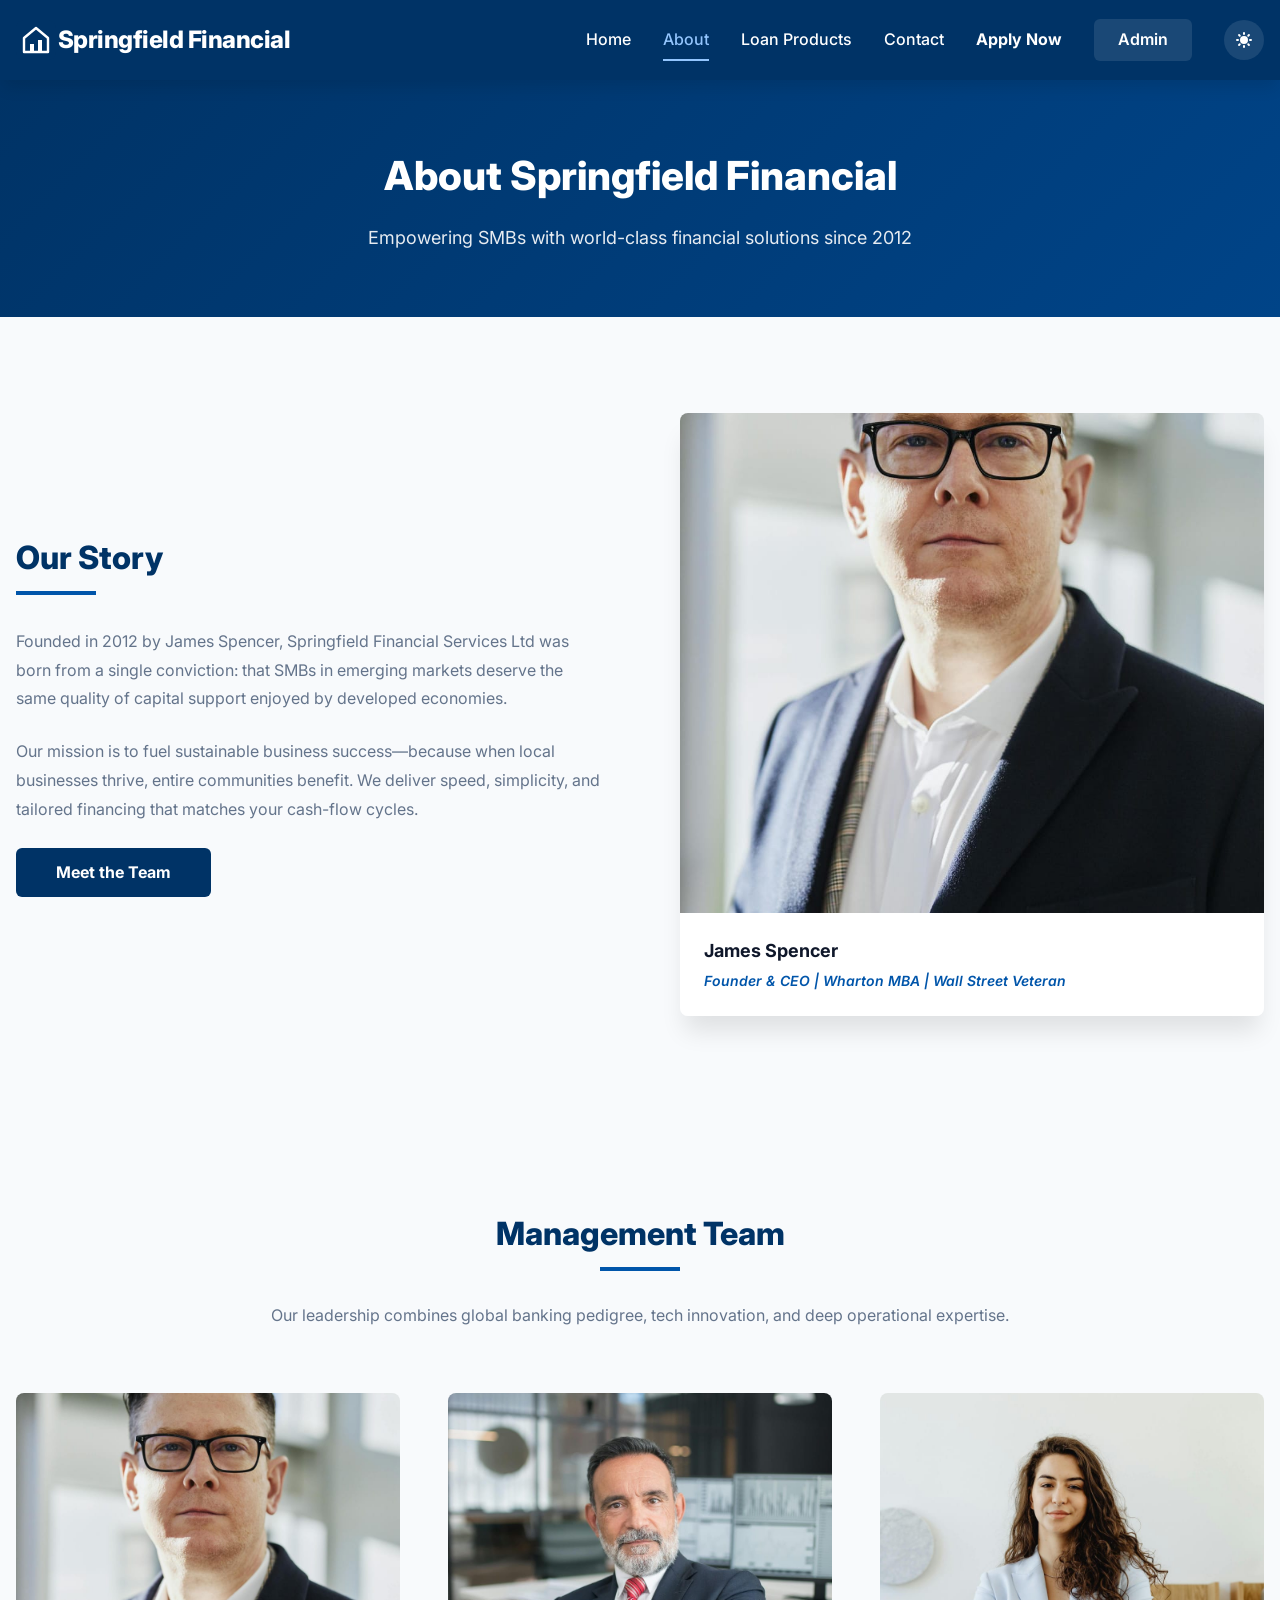
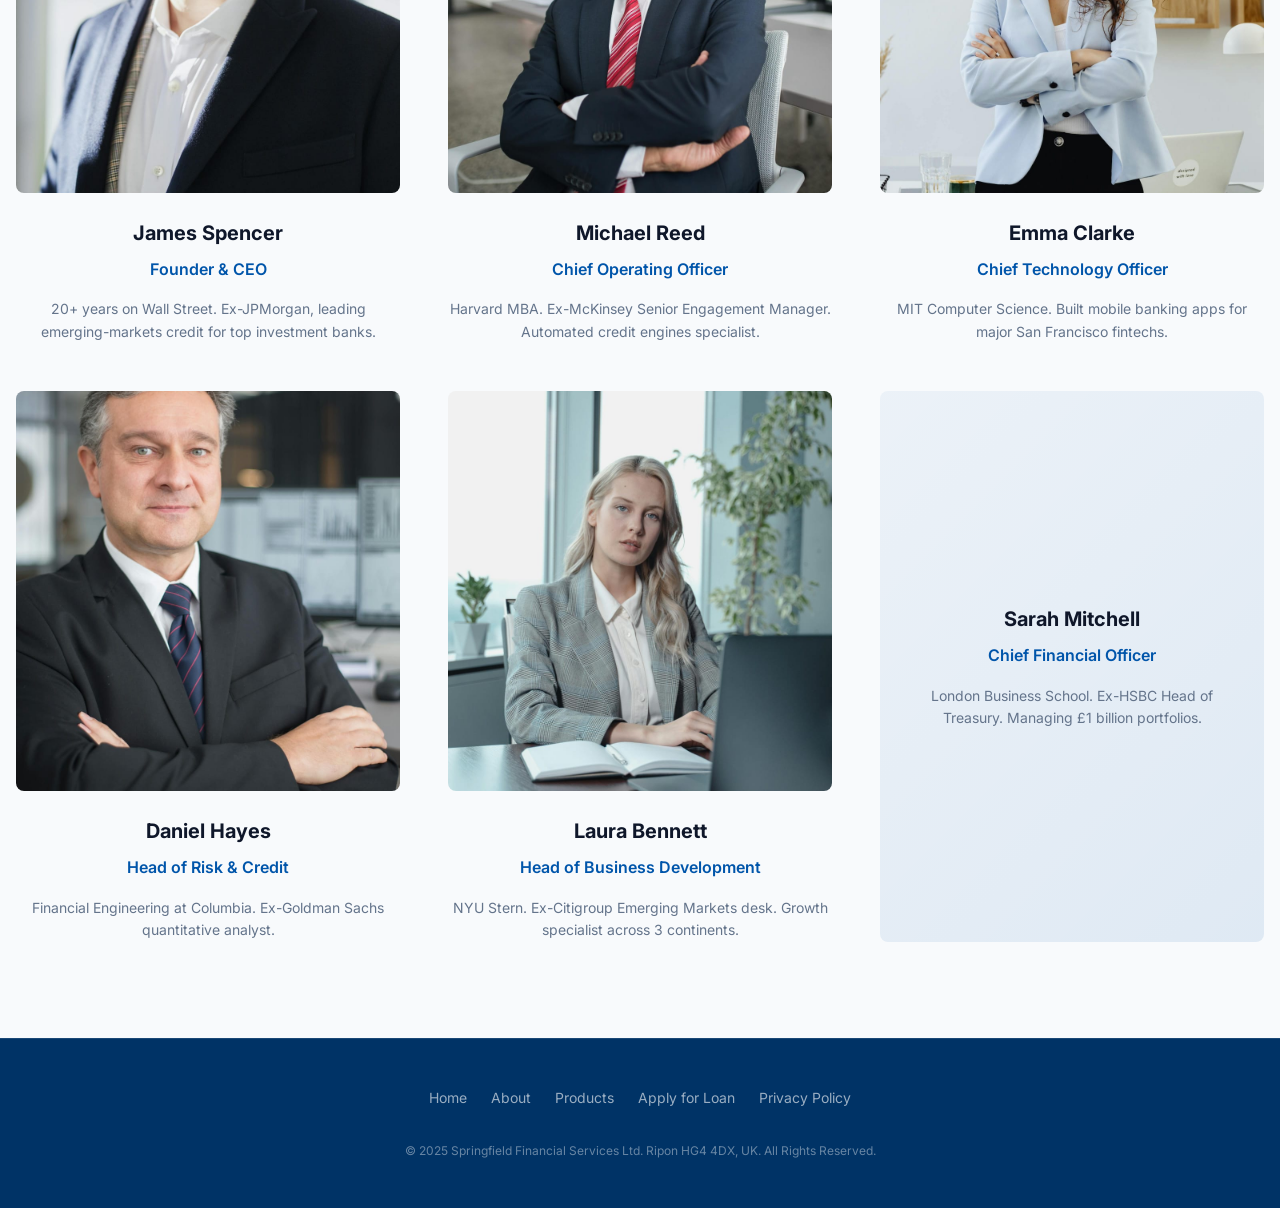
==== about.html @ acbe3927 "first commit of loan project" ====
<!DOCTYPE html>
<html lang="en" class="scroll-smooth">
<head>
    <meta charset="UTF-8">
    <meta name="viewport" content="width=device-width, initial-scale=1.0">
    <title>About Us | Springfield Financial Services</title>
    <link rel="stylesheet" href="styles.css">
    <link rel="preconnect" href="https://fonts.googleapis.com">
    <link rel="preconnect" href="https://fonts.gstatic.com" crossorigin>
    <link href="https://fonts.googleapis.com/css2?family=Inter:wght@300;400;500;600;700;800&display=swap" rel="stylesheet">
</head>
<body>
    <!-- Header -->
    <header class="header">
        <div class="header-container">
            <div class="logo">
                <div class="logo-icon w-12 h-12 rounded-lg flex items-center justify-center" style="background-color: #003366;">
                    <svg viewBox="0 0 100 100" class="w-8 h-8 text-white" fill="none" stroke="currentColor" stroke-width="6" stroke-linecap="round" stroke-linejoin="round">
                        <path d="M20 45 L50 20 L80 45 V80 H20 Z" />
                        <path d="M35 80 V60 H45 V80" fill="white" stroke="none" />
                        <path d="M55 80 V50 H65 V80" fill="white" stroke="none" />
                    </svg>
                </div>
                <span class="logo-text">Springfield Financial</span>
            </div>
            <nav class="nav-menu">
                <a href="index.html" class="nav-link">Home</a>
                <a href="about.html" class="nav-link active">About</a>
                <a href="products.html" class="nav-link">Loan Products</a>
                <a href="contact.html" class="nav-link">Contact</a>
                <a href="apply.html" class="nav-link nav-link-bold">Apply Now</a>
                <a href="admin.html" class="btn-login">Admin</a>
                <button id="darkModeToggle" class="dark-mode-toggle" aria-label="Toggle dark mode">
                    <svg class="sun-icon" fill="currentColor" viewBox="0 0 20 20">
                        <path d="M10 2a1 1 0 011 1v1a1 1 0 11-2 0V3a1 1 0 011-1zm4 8a4 4 0 11-8 0 4 4 0 018 0zm-.464 4.95l.707.707a1 1 0 001.414-1.414l-.707-.707a1 1 0 00-1.414 1.414zm2.12-10.607a1 1 0 010 1.414l-.706.707a1 1 0 11-1.414-1.414l.707-.707a1 1 0 011.414 0zM17 11a1 1 0 100-2h-1a1 1 0 100 2h1zm-7 4a1 1 0 011 1v1a1 1 0 11-2 0v-1a1 1 0 011-1zM5.05 6.464A1 1 0 106.465 5.05l-.708-.707a1 1 0 00-1.414 1.414l.707.707zm1.414 8.486l-.707.707a1 1 0 01-1.414-1.414l.707-.707a1 1 0 011.414 1.414zM4 11a1 1 0 100-2H3a1 1 0 000 2h1z"/>
                    </svg>
                    <svg class="moon-icon" fill="currentColor" viewBox="0 0 20 20">
                        <path d="M17.293 13.293A8 8 0 016.707 2.707a8.001 8.001 0 1010.586 10.586z"/>
                    </svg>
                </button>
            </nav>
        </div>
    </header>

    <!-- Page Header -->
    <section class="page-header">
        <div class="container">
            <h1 class="page-title">About Springfield Financial</h1>
            <p class="page-subtitle">Empowering SMBs with world-class financial solutions since 2012</p>
        </div>
    </section>

    <!-- About Section -->
    <section class="about-section">
        <div class="container">
            <div class="about-grid">
                <div class="about-content">
                    <h2 class="section-title">Our Story</h2>
                    <div class="title-divider"></div>
                    <p class="about-text">
                        Founded in 2012 by James Spencer, Springfield Financial Services Ltd was born from a single conviction: that SMBs in emerging markets deserve the same quality of capital support enjoyed by developed economies.
                    </p>
                    <p class="about-text">
                        Our mission is to fuel sustainable business success—because when local businesses thrive, entire communities benefit. We deliver speed, simplicity, and tailored financing that matches your cash-flow cycles.
                    </p>
                    <a href="#management" class="btn btn-navy">Meet the Team</a>
                </div>
                <div class="founder-card">
                    <img src="attached_assets/CEO_1767393209752.jpeg" alt="James Spencer, Founder" class="founder-image">
                    <div class="founder-info">
                        <p class="founder-name">James Spencer</p>
                        <p class="founder-title">Founder & CEO | Wharton MBA | Wall Street Veteran</p>
                    </div>
                </div>
            </div>
        </div>
    </section>

    <!-- Management Team -->
    <section id="management" class="management-section">
        <div class="container">
            <h2 class="section-title text-center">Management Team</h2>
            <div class="title-divider mx-auto"></div>
            <p class="team-intro">Our leadership combines global banking pedigree, tech innovation, and deep operational expertise.</p>
            
            <div class="team-grid">
                <div class="team-member">
                    <div class="team-image-wrapper">
                        <img src="attached_assets/CEO_1767393209752.jpeg" alt="CEO" class="team-image">
                    </div>
                    <h4 class="team-name">James Spencer</h4>
                    <p class="team-role">Founder & CEO</p>
                    <p class="team-bio">20+ years on Wall Street. Ex-JPMorgan, leading emerging-markets credit for top investment banks.</p>
                </div>
                <div class="team-member">
                    <div class="team-image-wrapper">
                        <img src="attached_assets/COO_1767393209753.jpeg" alt="COO" class="team-image">
                    </div>
                    <h4 class="team-name">Michael Reed</h4>
                    <p class="team-role">Chief Operating Officer</p>
                    <p class="team-bio">Harvard MBA. Ex-McKinsey Senior Engagement Manager. Automated credit engines specialist.</p>
                </div>
                <div class="team-member">
                    <div class="team-image-wrapper">
                        <img src="attached_assets/CTO_1767394021138.jpeg" alt="CTO" class="team-image">
                    </div>
                    <h4 class="team-name">Emma Clarke</h4>
                    <p class="team-role">Chief Technology Officer</p>
                    <p class="team-bio">MIT Computer Science. Built mobile banking apps for major San Francisco fintechs.</p>
                </div>
                <div class="team-member">
                    <div class="team-image-wrapper">
                        <img src="attached_assets/Head_of_Risk_and_Credit_1767393209755.jpeg" alt="Risk" class="team-image">
                    </div>
                    <h4 class="team-name">Daniel Hayes</h4>
                    <p class="team-role">Head of Risk & Credit</p>
                    <p class="team-bio">Financial Engineering at Columbia. Ex-Goldman Sachs quantitative analyst.</p>
                </div>
                <div class="team-member">
                    <div class="team-image-wrapper">
                        <img src="attached_assets/Head_of_BD_1767394021138.jpeg" alt="BD" class="team-image">
                    </div>
                    <h4 class="team-name">Laura Bennett</h4>
                    <p class="team-role">Head of Business Development</p>
                    <p class="team-bio">NYU Stern. Ex-Citigroup Emerging Markets desk. Growth specialist across 3 continents.</p>
                </div>
                <div class="team-member team-member-alt">
                    <h4 class="team-name">Sarah Mitchell</h4>
                    <p class="team-role">Chief Financial Officer</p>
                    <p class="team-bio">London Business School. Ex-HSBC Head of Treasury. Managing £1 billion portfolios.</p>
                </div>
            </div>
        </div>
    </section>

    <!-- Footer -->
    <footer class="footer">
        <div class="footer-container">
            <div class="footer-links">
                <a href="index.html">Home</a>
                <a href="about.html">About</a>
                <a href="products.html">Products</a>
                <a href="apply.html">Apply for Loan</a>
                <a href="#">Privacy Policy</a>
            </div>
            <p class="footer-copyright">© 2025 Springfield Financial Services Ltd. Ripon HG4 4DX, UK. All Rights Reserved.</p>
        </div>
    </footer>

    <script src="script.js"></script>
</body>
</html>
---- styles.css ----
/* ===================================
   CSS VARIABLES & RESET
   =================================== */
:root {
    --navy: #003366;
    --navy-dark: #002244;
    --navy-light: #004488;
    --primary: #0055aa;
    --primary-hover: #004488;
    
    /* Light Mode */
    --bg-main: #f8fafc;
    --bg-secondary: #ffffff;
    --bg-alt: #f1f5f9;
    --text-main: #0f172a;
    --text-secondary: #64748b;
    --text-muted: #94a3b8;
    --border-color: #e2e8f0;
    --shadow: 0 4px 6px -1px rgba(0, 0, 0, 0.1);
    --shadow-lg: 0 10px 15px -3px rgba(0, 0, 0, 0.1);
    --shadow-xl: 0 20px 25px -5px rgba(0, 0, 0, 0.1);
}

.dark {
    --bg-main: #0f172a;
    --bg-secondary: #1e293b;
    --bg-alt: #334155;
    --text-main: #f1f5f9;
    --text-secondary: #cbd5e1;
    --text-muted: #94a3b8;
    --border-color: #334155;
    --shadow: 0 4px 6px -1px rgba(0, 0, 0, 0.3);
    --shadow-lg: 0 10px 15px -3px rgba(0, 0, 0, 0.3);
    --shadow-xl: 0 20px 25px -5px rgba(0, 0, 0, 0.3);
}

* {
    margin: 0;
    padding: 0;
    box-sizing: border-box;
}

html {
    scroll-behavior: smooth;
    animation: forwards;
}

body {
    font-family: 'Inter', -apple-system, BlinkMacSystemFont, 'Segoe UI', sans-serif;
    background-color: var(--bg-main);
    color: var(--text-main);
    line-height: 1.6;
    transition: background-color 0.3s, color 0.3s;
}

img {
    max-width: 100%;
    height: auto;
    display: block;
}

a {
    text-decoration: none;
    color: inherit;
}

/* ===================================
   HEADER & NAVIGATION
   =================================== */
.header {
    background-color: var(--navy);
    color: white;
    box-shadow: var(--shadow-lg);
    position: sticky;
    top: 0;
    z-index: 1000;
}

.header-container {
    max-width: 1280px;
    margin: 0 auto;
    padding: 0 1rem;
    display: flex;
    justify-content: space-between;
    align-items: center;
    height: 80px;
}

.logo {
    display: flex;
    align-items: center;
    gap: 0.1rem;
}

.logo-icon {
    width: 40px;
    height: 40px;
    background-color: rgba(255, 255, 255, 0.2);
    border-radius: 8px;
    display: flex;
    align-items: center;
    justify-content: center;
}

.logo-icon svg {
    width: 80pc;
    height: 80pc;
}

.logo-text {
    font-size: 1.5rem;
    font-weight: 800;
    letter-spacing: -0.020em;
}

.nav-menu {
    display: flex;
    align-items: center;
    gap: 2rem;
}

.nav-link {
    color: white;
    font-weight: 500;
    transition: color 0.3s;
    position: relative;
}

.nav-link:hover,
.nav-link.active {
    color: #93c5fd;
}

.nav-link.active::after {
    content: '';
    position: absolute;
    bottom: -8px;
    left: 0;
    right: 0;
    height: 2px;
    background-color: #93c5fd;
}

.nav-link-bold {
    font-weight: 700;
}

.btn-login {
    background-color: rgba(255, 255, 255, 0.1);
    padding: 0.5rem 1.5rem;
    border-radius: 6px;
    font-weight: 600;
    transition: background-color 0.3s;
}

.btn-login:hover {
    background-color: rgba(255, 255, 255, 0.2);
}

.dark-mode-toggle {
    background: rgba(255, 255, 255, 0.1);
    border: none;
    width: 40px;
    height: 40px;
    border-radius: 50%;
    cursor: pointer;
    display: flex;
    align-items: center;
    justify-content: center;
    transition: background-color 0.3s;
    color: white;
}

.dark-mode-toggle:hover {
    background: rgba(255, 255, 255, 0.2);
}

.dark-mode-toggle svg {
    width: 20px;
    height: 20px;
}

.sun-icon {
    display: block;
}

.moon-icon {
    display: none;
}

.dark .sun-icon {
    display: none;
}

.dark .moon-icon {
    display: block;
}

/* ===================================
   BUTTONS
   =================================== */
.btn {
    display: inline-block;
    padding: 0.75rem 2.5rem;
    border-radius: 6px;
    font-weight: 700;
    font-size: 1rem;
    transition: all 0.3s;
    cursor: pointer;
    border: none;
    text-align: center;
}

.btn-primary {
    background-color: var(--primary);
    color: white;
}

.btn-primary:hover {
    background-color: var(--primary-hover);
    transform: translateY(-2px);
    box-shadow: var(--shadow-lg);
}

.btn-secondary {
    background-color: white;
    color: var(--navy);
}

.btn-secondary:hover {
    background-color: #f1f5f9;
    transform: translateY(-2px);
}

.btn-navy {
    background-color: var(--navy);
    color: white;
}

.btn-navy:hover {
    background-color: var(--navy-dark);
}

.btn-large {
    width: 100%;
    padding: 1rem 2rem;
    font-size: 1.125rem;
}

/* ===================================
   HERO SECTION
   =================================== */
.hero {
    background: linear-gradient(rgba(0, 51, 102, 0.7), rgba(0, 51, 102, 0.7)), 
                url('attached_assets/generated_images/diverse_business_professionals_in_meeting.png');
    background-size: cover;
    background-position: center;
    height: 600px;
    display: flex;
    align-items: center;
}

.hero-container {
    max-width: 1280px;
    margin: 0 auto;
    padding: 0 1rem;
    width: 100%;
}

.hero-content {
    max-width: 700px;
    color: white;
}

.hero-title {
    font-size: 3rem;
    font-weight: 800;
    line-height: 1.2;
    margin-bottom: 1rem;
}

.hero-subtitle {
    font-size: 1.25rem;
    margin-bottom: 2rem;
    opacity: 0.9;
}

.hero-buttons {
    display: flex;
    gap: 1rem;
    flex-wrap: wrap;
}

/* ===================================
   FEATURES
   =================================== */
.features-wrapper {
    max-width: 1280px;
    margin: -4rem auto 0;
    padding: 0 1rem;
    position: relative;
    z-index: 10;
}

.features-grid {
    display: grid;
    grid-template-columns: repeat(auto-fit, minmax(250px, 1fr));
    gap: 1.5rem;
}

.feature-card {
    background-color: var(--bg-secondary);
    padding: 2rem;
    border-radius: 8px;
    box-shadow: var(--shadow-xl);
    border-bottom: 4px solid var(--primary);
    transition: transform 0.3s;
}

.feature-card:hover {
    transform: translateY(-4px);
}

.feature-title {
    font-weight: 700;
    color: var(--navy);
    margin-bottom: 0.5rem;
}

.dark .feature-title {
    color: white;
}

.feature-text {
    color: var(--text-secondary);
    font-size: 0.875rem;
}

/* ===================================
   SECTIONS
   =================================== */
.container {
    max-width: 1280px;
    margin: 0 auto;
    padding: 0 1rem;
}

.container-small {
    max-width: 800px;
    margin: 0 auto;
    padding: 0 1rem;
}

.section-title {
    font-size: 2rem;
    font-weight: 800;
    color: var(--navy);
    margin-bottom: 0.5rem;
}

.dark .section-title {
    color: white;
}

.section-title-light {
    font-size: 2rem;
    font-weight: 800;
    color: white;
    margin-bottom: 3rem;
    text-align: center;
}

.title-divider {
    width: 80px;
    height: 4px;
    background-color: var(--primary);
    margin-bottom: 2rem;
}

.text-center {
    text-align: center;
}

.mx-auto {
    margin-left: auto;
    margin-right: auto;
}

/* ===================================
   PAGE HEADER
   =================================== */
.page-header {
    background: linear-gradient(135deg, var(--navy) 0%, var(--navy-light) 100%);
    padding: 4rem 0;
    text-align: center;
    color: white;
}

.page-title {
    font-size: 2.5rem;
    font-weight: 800;
    margin-bottom: 1rem;
}

.page-subtitle {
    font-size: 1.125rem;
    opacity: 0.9;
}

/* ===================================
   SUCCESS STORIES
   =================================== */
.success-stories {
    background-color: var(--navy);
    color: white;
    padding: 6rem 0;
}

.testimonials-grid {
    display: grid;
    grid-template-columns: repeat(auto-fit, minmax(300px, 1fr));
    gap: 2rem;
}

.testimonial-card {
    background-color: rgba(255, 255, 255, 0.05);
    padding: 2rem;
    border-radius: 8px;
    animation: both;
    border: 1px solid rgba(255, 255, 255, 0.1);
}

.testimonial-text {
    font-style: italic;
    margin-bottom: 1.5rem;
    line-height: 1.8;
}

.testimonial-name {
    font-weight: 700;
    margin-bottom: 0.25rem;
}

.testimonial-role {
    font-size: 0.875rem;
    opacity: 0.6;
}

/* ===================================
   ABOUT PAGE
   =================================== */
.about-section {
    padding: 6rem 0;
}

.about-grid {
    display: grid;
    grid-template-columns: 1fr 1fr;
    gap: 5rem;
    align-items: center;
}

.about-text {
    color: var(--text-secondary);
    margin-bottom: 1.5rem;
    line-height: 1.8;
}

.founder-card {
    border-radius: 8px;
    overflow: hidden;
    box-shadow: var(--shadow-xl);
}

.founder-image {
    width: 100%;
    height: 500px;
    object-fit: cover;
}

.founder-info {
    background-color: var(--bg-secondary);
    padding: 1.5rem;
}

.founder-name {
    font-weight: 700;
    font-size: 1.125rem;
    margin-bottom: 0.25rem;
}

.founder-title {
    color: var(--primary);
    font-size: 0.875rem;
    font-weight: 600;
    font-style: italic;
}

/* ===================================
   MANAGEMENT TEAM
   =================================== */
.management-section {
    padding: 6rem 0;
    background-color: var(--bg-main);
}

.team-intro {
    text-align: center;
    color: var(--text-secondary);
    max-width: 800px;
    margin: 0 auto 4rem;
}

.team-grid {
    display: grid;
    grid-template-columns: repeat(auto-fit, minmax(300px, 1fr));
    gap: 3rem;
}

.team-member {
    text-align: center;
}

.team-image-wrapper {
    position: relative;
    overflow: hidden;
    border-radius: 8px;
    margin-bottom: 1.5rem;
    transition: transform 0.3s;
}

.team-member:hover .team-image-wrapper {
    transform: scale(1.05);
}

.team-image {
    width: 100%;
    height: 400px;
    object-fit: cover;
}

.team-name {
    font-size: 1.25rem;
    font-weight: 700;
    margin-bottom: 0.5rem;
}

.team-role {
    color: var(--primary);
    font-weight: 600;
    margin-bottom: 1rem;
}

.team-bio {
    color: var(--text-secondary);
    font-size: 0.875rem;
    line-height: 1.6;
}

.team-member-alt {
    background: linear-gradient(135deg, rgba(0, 85, 170, 0.05) 0%, rgba(0, 85, 170, 0.1) 100%);
    padding: 3rem;
    border-radius: 8px;
    display: flex;
    flex-direction: column;
    justify-content: center;
}

/* ===================================
   PRODUCTS PAGE
   =================================== */
.products-section {
    padding: 6rem 0;
}

.products-grid {
    display: grid;
    grid-template-columns: repeat(auto-fit, minmax(280px, 1fr));
    gap: 2rem;
}

.product-card {
    background-color: var(--bg-secondary);
    padding: 2rem;
    border-radius: 8px;
    box-shadow: var(--shadow-lg);
    transition: transform 0.3s, box-shadow 0.3s;
}

.product-card:hover {
    transform: translateY(-8px);
    box-shadow: var(--shadow-xl);
}

.product-icon {
    font-size: 3rem;
    margin-bottom: 1rem;
}

.product-name {
    font-size: 1.25rem;
    font-weight: 700;
    margin-bottom: 0.5rem;
}

.product-amount {
    color: var(--primary);
    font-weight: 700;
    font-size: 1.125rem;
    margin-bottom: 1rem;
}

.product-description {
    color: var(--text-secondary);
    font-size: 0.875rem;
    margin-bottom: 1.5rem;
}

.product-features {
    list-style: none;
    margin-bottom: 2rem;
}

.product-features li {
    color: var(--text-secondary);
    font-size: 0.875rem;
    margin-bottom: 0.5rem;
}

/* ===================================
   LOAN CALCULATOR
   =================================== */
.calculator-section {
    padding: 6rem 0;
    background-color: var(--bg-alt);
}

.calculator-subtitle {
    text-align: center;
    color: var(--text-secondary);
    margin-bottom: 3rem;
}

.calculator-card {
    background-color: var(--bg-secondary);
    padding: 3rem;
    border-radius: 12px;
    box-shadow: var(--shadow-xl);
    max-width: 800px;
    margin: 0 auto;
}

.calculator-grid {
    display: grid;
    grid-template-columns: 1fr 1fr;
    gap: 3rem;
    margin-bottom: 3rem;
}

.calculator-input {
    text-align: center;
}

.calculator-label {
    display: block;
    font-weight: 600;
    margin-bottom: 1rem;
    color: var(--text-main);
}

.range-slider {
    width: 100%;
    height: 8px;
    border-radius: 5px;
    background: linear-gradient(to right, var(--primary) 0%, var(--primary) 50%, #e2e8f0 50%, #e2e8f0 100%);
    outline: none;
    margin-bottom: 1rem;
}

.range-slider::-webkit-slider-thumb {
    -webkit-appearance: none;
    appearance: none;
    width: 20px;
    height: 20px;
    border-radius: 50%;
    background: var(--primary);
    cursor: pointer;
}

.range-slider::-moz-range-thumb {
    width: 20px;
    height: 20px;
    border-radius: 50%;
    background: var(--primary);
    cursor: pointer;
    border: none;
}

.calculator-value {
    font-size: 1.5rem;
    font-weight: 700;
    color: var(--primary);
}

.calculator-result {
    text-align: center;
    padding: 2rem;
    background: linear-gradient(135deg, rgba(0, 85, 170, 0.05) 0%, rgba(0, 85, 170, 0.1) 100%);
    border-radius: 8px;
    margin-bottom: 2rem;
}

.result-label {
    font-size: 0.875rem;
    font-weight: 600;
    color: var(--text-secondary);
    margin-bottom: 0.5rem;
    text-transform: uppercase;
    letter-spacing: 0.05em;
}

.result-amount {
    font-size: 3rem;
    font-weight: 800;
    color: var(--primary);
    margin-bottom: 0.5rem;
}

.result-note {
    font-size: 0.75rem;
    color: var(--text-muted);
    font-style: italic;
}

/* ===================================
   CONTACT PAGE
   =================================== */
.contact-section {
    padding: 6rem 0;
}

.contact-grid {
    display: grid;
    grid-template-columns: 1fr 1fr;
    gap: 4rem;
    align-items: start;
}

.contact-text {
    color: var(--text-secondary);
    margin-bottom: 2rem;
    line-height: 1.8;
}

.contact-details {
    display: flex;
    flex-direction: column;
    gap: 2rem;
}

.contact-item {
    display: flex;
    align-items: center;
    gap: 1rem;
}

.contact-icon {
    width: 48px;
    height: 48px;
    background: linear-gradient(135deg, rgba(0, 85, 170, 0.1) 0%, rgba(0, 85, 170, 0.2) 100%);
    color: var(--primary);
    border-radius: 50%;
    display: flex;
    align-items: center;
    justify-content: center;
    font-size: 1.25rem;
    flex-shrink: 0;
}

.contact-label {
    font-size: 0.75rem;
    font-weight: 700;
    text-transform: uppercase;
    letter-spacing: 0.05em;
    color: var(--text-muted);
    margin-bottom: 0.25rem;
}

.contact-value {
    font-weight: 700;
    color: var(--text-main);
}

.contact-form {
    background-color: var(--bg-secondary);
    padding: 2.5rem;
    border-radius: 8px;
    box-shadow: var(--shadow-lg);
}

.form-title {
    font-size: 1.25rem;
    font-weight: 700;
    margin-bottom: 1.5rem;
}

.form-input,
.form-textarea {
    width: 100%;
    padding: 0.75rem 1.25rem;
    border: 1px solid var(--border-color);
    border-radius: 6px;
    margin-bottom: 1rem;
    font-family: inherit;
    font-size: 1rem;
    background-color: var(--bg-main);
    color: var(--text-main);
    transition: border-color 0.3s;
}

.form-input:focus,
.form-textarea:focus {
    outline: none;
    border-color: var(--primary);
}

.form-textarea {
    min-height: 120px;
    resize: vertical;
}

.form-success {
    color: #22c55e;
    font-weight: 600;
    text-align: center;
    margin-top: 1rem;
}

.hidden {
    display: none !important;
}

/* ===================================
   MAP SECTION
   =================================== */
.map-section {
    padding: 6rem 0;
    background-color: var(--bg-alt);
}

.map-placeholder {
    background-color: var(--bg-secondary);
    height: 400px;
    border-radius: 8px;
    display: flex;
    align-items: center;
    justify-content: center;
    font-size: 1.125rem;
    font-weight: 600;
    color: var(--text-secondary);
    border: 2px dashed var(--border-color);
    margin-top: 2rem;
}

/* ===================================
   APPLICATION FORM
   =================================== */
.apply-section {
    padding: 4rem 0;
    min-height: calc(100vh - 80px);
}

.application-card {
    background-color: var(--bg-secondary);
    border-radius: 12px;
    box-shadow: var(--shadow-xl);
    overflow: hidden;
    margin: 2rem 0;
}

.application-header {
    background: linear-gradient(135deg, var(--navy) 0%, var(--navy-light) 100%);
    padding: 3rem 2rem;
    text-align: center;
    color: white;
}

.application-title {
    font-size: 2rem;
    font-weight: 700;
    text-transform: uppercase;
    letter-spacing: 0.05em;
    margin-bottom: 0.5rem;
}

.application-subtitle {
    font-size: 1rem;
    opacity: 0.8;
}

.application-form {
    padding: 3rem 2rem;
}

.form-section {
    margin-bottom: 3rem;
}

.form-section-title {
    font-size: 1.125rem;
    font-weight: 700;
    color: var(--navy);
    text-transform: uppercase;
    letter-spacing: 0.05em;
    border-bottom: 2px solid var(--bg-alt);
    padding-bottom: 0.5rem;
    margin-bottom: 2rem;
}

.dark .form-section-title {
    color: white;
}

.form-row {
    display: grid;
    grid-template-columns: 1fr 1fr;
    gap: 1rem;
}

.file-upload-wrapper {
    padding: 3rem 2rem;
    border: 2px dashed var(--border-color);
    border-radius: 8px;
    text-align: center;
    background-color: var(--bg-alt);
    transition: border-color 0.3s;
}

.file-upload-wrapper:hover {
    border-color: var(--primary);
}

.file-input {
    display: none;
}

.file-label {
    cursor: pointer;
    display: flex;
    flex-direction: column;
    align-items: center;
    gap: 0.5rem;
}

.file-icon {
    font-size: 2rem;
}

.file-text {
    color: var(--primary);
    font-weight: 600;
}

.file-info {
    margin-top: 1rem;
    color: var(--text-secondary);
    font-size: 0.875rem;
}

.btn-submit {
    margin-top: 2rem;
}

/* ===================================
   CONFIRMATION
   =================================== */
.confirmation {
    text-align: center;
    padding: 6rem 2rem;
}

.confirmation-icon {
    width: 80px;
    height: 80px;
    background: linear-gradient(135deg, #22c55e 0%, #16a34a 100%);
    color: white;
    border-radius: 50%;
    display: flex;
    align-items: center;
    justify-content: center;
    font-size: 3rem;
    font-weight: 700;
    margin: 0 auto 2rem;
}

.confirmation-title {
    font-size: 2rem;
    font-weight: 700;
    margin-bottom: 1rem;
}

.confirmation-text {
    color: var(--text-secondary);
    margin-bottom: 2rem;
}

/* ===================================
   FOOTER
   =================================== */
.footer {
    background-color: var(--navy);
    color: white;
    padding: 3rem 0;
    border-top: 1px solid rgba(255, 255, 255, 0.1);
}

.footer-container {
    max-width: 1280px;
    margin: 0 auto;
    padding: 0 1rem;
    text-align: center;
}

.footer-links {
    display: flex;
    flex-wrap: wrap;
    justify-content: center;
    gap: 1.5rem;
    margin-bottom: 2rem;
}

.footer-links a {
    font-size: 0.875rem;
    opacity: 0.6;
    transition: opacity 0.3s;
}

.footer-links a:hover {
    opacity: 1;
}

.footer-copyright {
    font-size: 0.75rem;
    opacity: 0.4;
}

/* ===================================
   MULTI-STEP FORM ADDITIONAL STYLES
   =================================== */
.container-medium {
    max-width: 1000px;
    margin: 0 auto;
    padding: 0 1rem;
}

.progress-indicator {
    display: flex;
    align-items: center;
    justify-content: space-between;
    padding: 2rem 1rem;
    margin-bottom: 2rem;
    background-color: var(--bg-alt);
    border-radius: 8px;
}

.progress-step {
    display: flex;
    flex-direction: column;
    align-items: center;
    gap: 0.5rem;
    flex: 0 0 auto;
}

.progress-circle {
    width: 40px;
    height: 40px;
    border-radius: 50%;
    background-color: var(--bg-main);
    color: var(--text-muted);
    display: flex;
    align-items: center;
    justify-content: center;
    font-weight: 700;
    font-size: 1rem;
    transition: all 0.3s;
    border: 2px solid var(--border-color);
}

.progress-step.active .progress-circle {
    background-color: var(--primary);
    color: white;
    border-color: var(--primary);
}

.progress-step.completed .progress-circle {
    background-color: #22c55e;
    color: white;
    border-color: #22c55e;
}

.progress-label {
    font-size: 0.75rem;
    font-weight: 600;
    color: var(--text-muted);
    text-align: center;
}

.progress-step.active .progress-label {
    color: var(--primary);
}

.progress-step.completed .progress-label {
    color: #22c55e;
}

.progress-line {
    flex: 1;
    height: 2px;
    background-color: var(--border-color);
    margin: 0 0.5rem;
}

.subsection-title {
    font-size: 1rem;
    font-weight: 700;
    color: var(--text-main);
    margin: 2rem 0 1rem;
    padding-top: 1rem;
    border-top: 1px solid var(--border-color);
}

.conditional-section {
    margin-top: 1.5rem;
    padding: 1.5rem;
    background-color: var(--bg-alt);
    border-radius: 8px;
    border-left: 4px solid var(--primary);
}

.consent-section {
    background-color: var(--bg-alt);
    padding: 2rem;
    border-radius: 8px;
    margin-bottom: 2rem;
}

.signature-section {
    margin-top: 2rem;
}

.form-label {
    display: block;
    font-weight: 600;
    margin-bottom: 0.5rem;
    color: var(--text-main);
}

.signature-input {
    font-family: 'Brush Script MT', cursive, 'Inter', sans-serif;
    font-size: 1.5rem;
}

.form-help-text {
    font-size: 0.75rem;
    color: var(--text-muted);
    margin-top: 0.5rem;
}

.form-navigation {
    display: flex;
    justify-content: space-between;
    gap: 1rem;
    margin-top: 2rem;
    padding-top: 2rem;
    border-top: 1px solid var(--border-color);
}

.file-upload-area {
    margin-bottom: 1.5rem;
}

.file-upload-label {
    display: block;
    font-weight: 600;
    margin-bottom: 0.75rem;
    color: var(--text-main);
}

.file-label-custom {
    display: flex;
    flex-direction: column;
    align-items: center;
    gap: 0.75rem;
    padding: 2rem;
    border: 2px dashed var(--border-color);
    border-radius: 8px;
    background-color: var(--bg-alt);
    cursor: pointer;
    transition: all 0.3s;
}

.file-label-custom:hover {
    border-color: var(--primary);
    background-color: var(--bg-main);
}

.file-icon {
    font-size: 2rem;
}

.file-text {
    color: var(--primary);
    font-weight: 600;
    text-align: center;
}

.file-name {
    display: block;
    margin-top: 0.5rem;
    font-size: 0.875rem;
    color: var(--text-secondary);
}

.full-width {
    grid-column: 1 / -1;
}

.confirmation-id {
    font-size: 1rem;
    color: var(--text-secondary);
    margin-bottom: 2rem;
}

.confirmation-id strong {
    color: var(--primary);
    font-weight: 700;
}

/* Error states */
.form-input.error,
.form-textarea.error {
    border-color: #ef4444 !important;
}

.file-upload-area.error .file-label-custom {
    border-color: #ef4444;
}

/* ===================================
   CHECKBOX STYLES
   =================================== */
.checkbox-container {
    display: flex;
    align-items: flex-start;
    gap: 0.75rem;
    margin-bottom: 1rem;
    cursor: pointer;
    position: relative;
    padding-left: 2rem;
}

.checkbox-container input[type="checkbox"] {
    position: absolute;
    opacity: 0;
    cursor: pointer;
    height: 0;
    width: 0;
}

.checkmark {
    position: absolute;
    left: 0;
    top: 2px;
    height: 20px;
    width: 20px;
    background-color: var(--bg-main);
    border: 2px solid var(--border-color);
    border-radius: 4px;
    transition: all 0.3s;
}

.checkbox-container:hover .checkmark {
    border-color: var(--primary);
}

.checkbox-container input:checked ~ .checkmark {
    background-color: var(--primary);
    border-color: var(--primary);
}

.checkmark:after {
    content: "";
    position: absolute;
    display: none;
}

.checkbox-container input:checked ~ .checkmark:after {
    display: block;
}

.checkbox-container .checkmark:after {
    left: 6px;
    top: 2px;
    width: 5px;
    height: 10px;
    border: solid white;
    border-width: 0 2px 2px 0;
    transform: rotate(45deg);
}

.checkbox-text {
    color: var(--text-main);
    line-height: 1.5;
    font-size: 0.875rem;
}

/* ===================================
   RESPONSIVE
   =================================== */
@media (max-width: 968px) {
    .nav-menu {
        gap: 1rem;
        font-size: 0.875rem;
    }

    .hero-title {
        font-size: 2rem;
    }

    .about-grid,
    .contact-grid {
        grid-template-columns: 1fr;
        gap: 3rem;
    }

    .team-grid {
        grid-template-columns: repeat(auto-fit, minmax(250px, 1fr));
    }

    .calculator-grid {
        grid-template-columns: 1fr;
        gap: 2rem;
    }

    .form-row {
        grid-template-columns: 1fr;
    }

    .features-grid {
        grid-template-columns: 1fr;
    }
}

@media (max-width: 640px) {
    .nav-menu {
        display: none;
    }

    .hero {
        height: 500px;
    }

    .hero-title {
        font-size: 1.75rem;
    }

    .hero-subtitle {
        font-size: 1rem;
    }

    .hero-buttons {
        flex-direction: column;
    }

    .page-title {
        font-size: 2rem;
    }

    .result-amount {
        font-size: 2rem;
    }
}
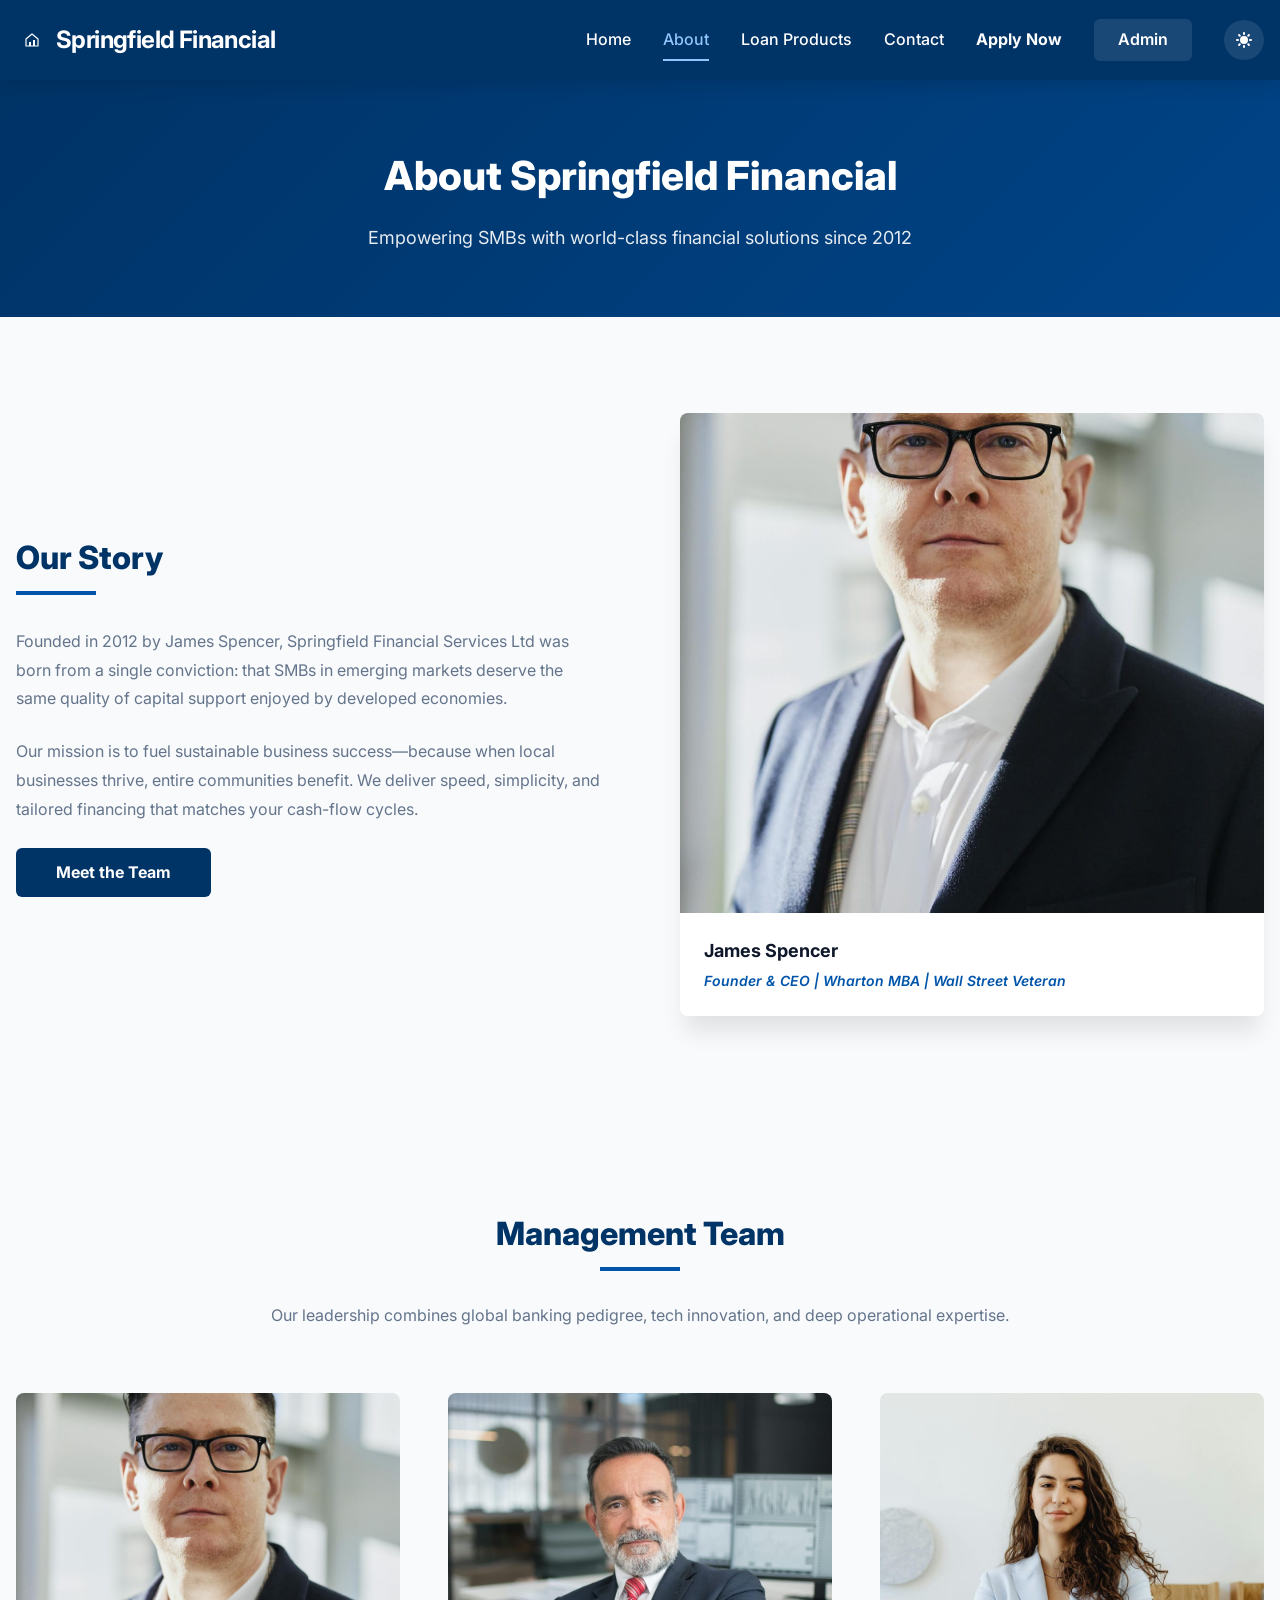
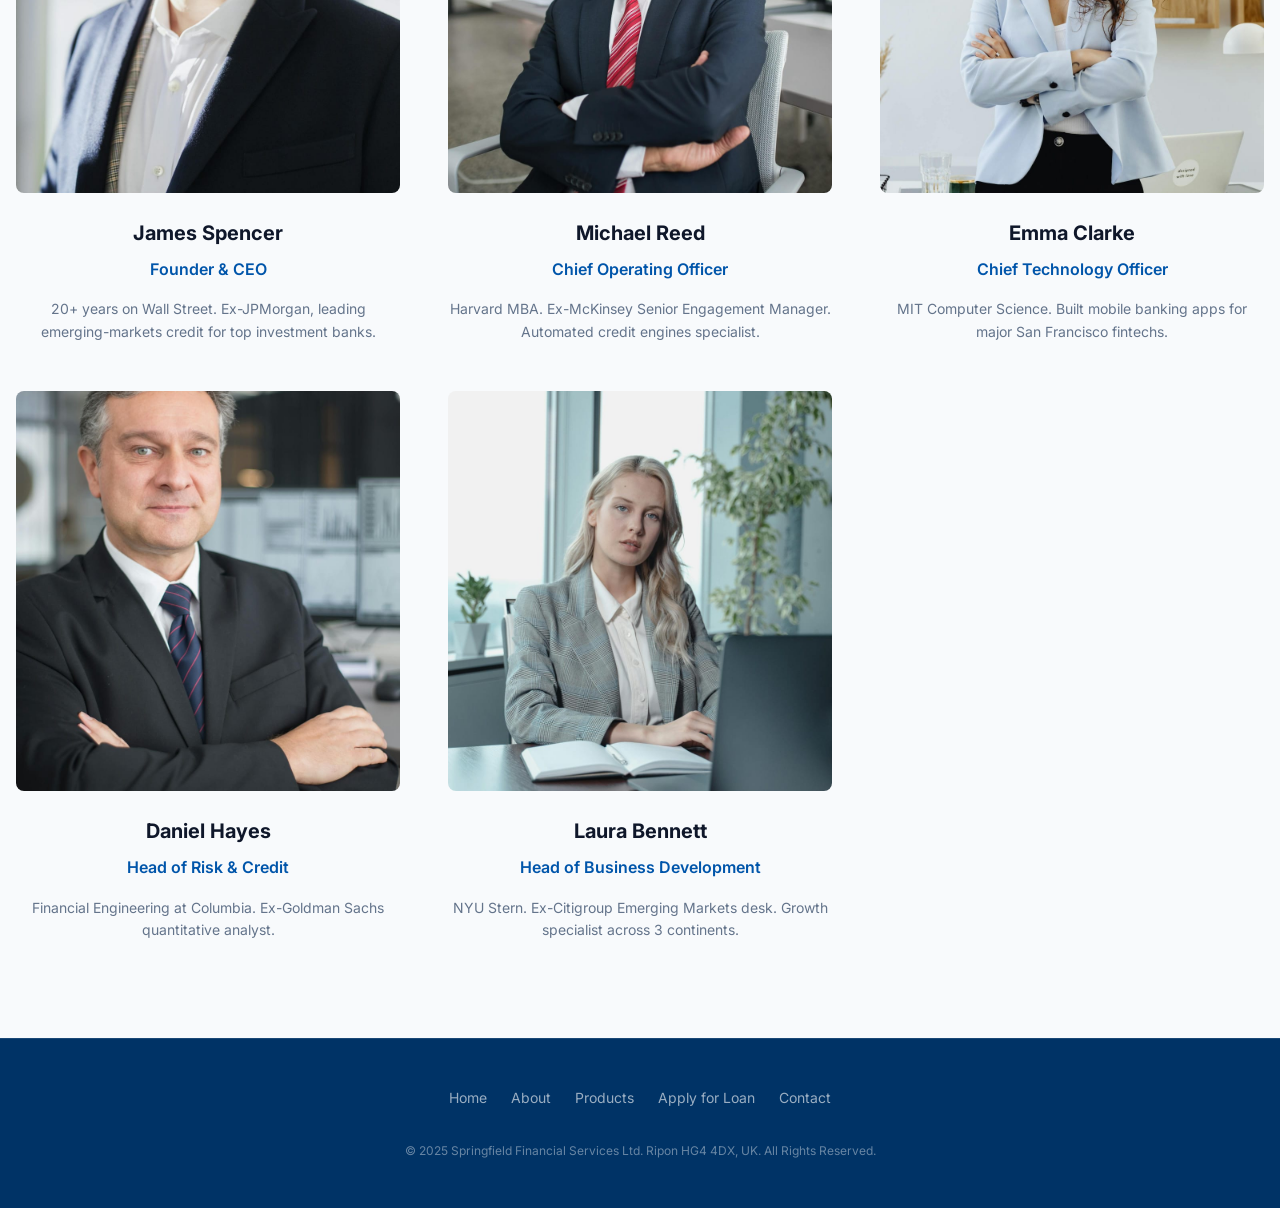
==== commit fcab7dd7: "Ui Updation" ====
--- a/about.html
+++ b/about.html
@@ -23,6 +23,12 @@
                 </div>
                 <span class="logo-text">Springfield Financial</span>
             </div>
+
+            <!-- Mobile Menu Toggle -->
+            <button class="mobile-menu-toggle" id="mobileMenuToggle" aria-label="Toggle menu">
+                <span id="menuIcon">☰</span>
+            </button>
+
             <nav class="nav-menu">
                 <a href="index.html" class="nav-link">Home</a>
                 <a href="about.html" class="nav-link active">About</a>
@@ -42,6 +48,9 @@
         </div>
     </header>
 
+    <!-- Mobile Menu Overlay -->
+    <div class="mobile-overlay" id="mobileOverlay"></div>
+    
     <!-- Page Header -->
     <section class="page-header">
         <div class="container">
@@ -124,11 +133,11 @@
                     <p class="team-role">Head of Business Development</p>
                     <p class="team-bio">NYU Stern. Ex-Citigroup Emerging Markets desk. Growth specialist across 3 continents.</p>
                 </div>
-                <div class="team-member team-member-alt">
+                <!--<div class="team-member team-member-alt">
                     <h4 class="team-name">Sarah Mitchell</h4>
                     <p class="team-role">Chief Financial Officer</p>
                     <p class="team-bio">London Business School. Ex-HSBC Head of Treasury. Managing £1 billion portfolios.</p>
-                </div>
+                </div>-->
             </div>
         </div>
     </section>
@@ -141,7 +150,7 @@
                 <a href="about.html">About</a>
                 <a href="products.html">Products</a>
                 <a href="apply.html">Apply for Loan</a>
-                <a href="#">Privacy Policy</a>
+                <a href="contact.html">Contact</a>
             </div>
             <p class="footer-copyright">© 2025 Springfield Financial Services Ltd. Ripon HG4 4DX, UK. All Rights Reserved.</p>
         </div>
--- a/styles.css
+++ b/styles.css
@@ -42,7 +42,6 @@
 
 html {
     scroll-behavior: smooth;
-    animation: forwards;
 }
 
 body {
@@ -89,12 +88,13 @@
 .logo {
     display: flex;
     align-items: center;
-    gap: 0.1rem;
+    gap: 0.5rem;
+    z-index: 1001;
 }
 
 .logo-icon {
-    width: 40px;
-    height: 40px;
+    width: 32px;
+    height: 32px;
     background-color: rgba(255, 255, 255, 0.2);
     border-radius: 8px;
     display: flex;
@@ -103,14 +103,14 @@
 }
 
 .logo-icon svg {
-    width: 80pc;
-    height: 80pc;
+    width: 20px;
+    height: 20px;
 }
 
 .logo-text {
     font-size: 1.5rem;
-    font-weight: 800;
-    letter-spacing: -0.020em;
+    font-weight: 700;
+    letter-spacing: -0.025em;
 }
 
 .nav-menu {
@@ -194,6 +194,89 @@
 
 .dark .moon-icon {
     display: block;
+}
+
+/* ===================================
+   MOBILE NAVIGATION (HAMBURGER MENU)
+   =================================== */
+.mobile-menu-toggle {
+    display: none;
+    background: none;
+    border: none;
+    color: white;
+    font-size: 1.5rem;
+    cursor: pointer;
+    padding: 0.5rem;
+    z-index: 1001;
+}
+
+.mobile-menu-toggle:focus {
+    outline: 2px solid rgba(255, 255, 255, 0.5);
+    border-radius: 4px;
+}
+
+.mobile-overlay {
+    display: none;
+    position: fixed;
+    inset: 0;
+    background-color: rgba(0, 0, 0, 0.5);
+    z-index: 999;
+}
+
+.mobile-overlay.active {
+    display: block;
+}
+
+@media (max-width: 968px) {
+    .mobile-menu-toggle {
+        display: block;
+    }
+
+    .nav-menu {
+        position: fixed;
+        top: 0;
+        right: -100%;
+        width: 280px;
+        height: 100vh;
+        background-color: var(--navy);
+        flex-direction: column;
+        align-items: flex-start;
+        gap: 0;
+        padding: 5rem 0 2rem;
+        transition: right 0.3s ease-in-out;
+        box-shadow: -4px 0 20px rgba(0, 0, 0, 0.3);
+        overflow-y: auto;
+        z-index: 1000;
+    }
+
+    .nav-menu.active {
+        right: 0;
+    }
+
+    .nav-link {
+        width: 100%;
+        padding: 1rem 2rem;
+        border-bottom: 1px solid rgba(255, 255, 255, 0.1);
+    }
+
+    .nav-link.active::after {
+        display: none;
+    }
+
+    .nav-link.active {
+        background-color: rgba(255, 255, 255, 0.1);
+    }
+
+    .btn-login,
+    .dark-mode-toggle {
+        margin: 1rem 2rem;
+        width: calc(100% - 4rem);
+    }
+
+    .dark-mode-toggle {
+        border-radius: 8px;
+        height: 48px;
+    }
 }
 
 /* ===================================
@@ -426,7 +509,6 @@
     background-color: rgba(255, 255, 255, 0.05);
     padding: 2rem;
     border-radius: 8px;
-    animation: both;
     border: 1px solid rgba(255, 255, 255, 0.1);
 }
 
@@ -1247,6 +1329,187 @@
 }
 
 /* ===================================
+   FILE PREVIEW STYLES
+   =================================== */
+.file-preview-container {
+    margin-top: 1rem;
+    display: flex;
+    flex-direction: column;
+    gap: 1rem;
+}
+
+.file-preview-item {
+    background-color: var(--bg-main);
+    border: 1px solid var(--border-color);
+    border-radius: 8px;
+    padding: 1rem;
+    display: flex;
+    align-items: center;
+    gap: 1rem;
+    transition: all 0.3s;
+}
+
+.file-preview-item:hover {
+    box-shadow: var(--shadow);
+}
+
+.file-preview-icon {
+    width: 48px;
+    height: 48px;
+    background: linear-gradient(135deg, var(--primary) 0%, var(--navy) 100%);
+    border-radius: 8px;
+    display: flex;
+    align-items: center;
+    justify-content: center;
+    color: white;
+    font-size: 1.5rem;
+    flex-shrink: 0;
+}
+
+.file-preview-info {
+    flex: 1;
+    min-width: 0;
+}
+
+.file-preview-name {
+    font-weight: 600;
+    color: var(--text-main);
+    margin-bottom: 0.25rem;
+    overflow: hidden;
+    text-overflow: ellipsis;
+    white-space: nowrap;
+}
+
+.file-preview-size {
+    font-size: 0.75rem;
+    color: var(--text-muted);
+}
+
+.file-preview-actions {
+    display: flex;
+    gap: 0.5rem;
+    flex-shrink: 0;
+}
+
+.file-preview-btn {
+    padding: 0.5rem 1rem;
+    border: none;
+    border-radius: 6px;
+    font-size: 0.875rem;
+    font-weight: 600;
+    cursor: pointer;
+    transition: all 0.3s;
+    display: flex;
+    align-items: center;
+    gap: 0.5rem;
+}
+
+.file-preview-view {
+    background-color: var(--primary);
+    color: white;
+}
+
+.file-preview-view:hover {
+    background-color: var(--primary-hover);
+    transform: translateY(-2px);
+}
+
+.file-preview-remove {
+    background-color: #ef4444;
+    color: white;
+}
+
+.file-preview-remove:hover {
+    background-color: #dc2626;
+    transform: translateY(-2px);
+}
+
+/* PDF/Image Modal */
+.preview-modal {
+    display: none;
+    position: fixed;
+    inset: 0;
+    z-index: 2000;
+    background-color: rgba(0, 0, 0, 0.9);
+    padding: 2rem;
+}
+
+.preview-modal.active {
+    display: flex;
+    align-items: center;
+    justify-content: center;
+}
+
+.preview-modal-content {
+    position: relative;
+    max-width: 90vw;
+    max-height: 90vh;
+    background-color: var(--bg-secondary);
+    border-radius: 12px;
+    overflow: hidden;
+    box-shadow: 0 25px 50px rgba(0, 0, 0, 0.5);
+}
+
+.preview-modal-header {
+    background-color: var(--navy);
+    color: white;
+    padding: 1rem 1.5rem;
+    display: flex;
+    justify-content: space-between;
+    align-items: center;
+}
+
+.preview-modal-title {
+    font-weight: 600;
+    font-size: 1.125rem;
+    overflow: hidden;
+    text-overflow: ellipsis;
+    white-space: nowrap;
+}
+
+.preview-modal-close {
+    background: none;
+    border: none;
+    color: white;
+    font-size: 2rem;
+    cursor: pointer;
+    width: 40px;
+    height: 40px;
+    display: flex;
+    align-items: center;
+    justify-content: center;
+    border-radius: 50%;
+    transition: background-color 0.3s;
+}
+
+.preview-modal-close:hover {
+    background-color: rgba(255, 255, 255, 0.2);
+}
+
+.preview-modal-body {
+    padding: 2rem;
+    max-height: calc(90vh - 80px);
+    overflow: auto;
+    background-color: #f5f5f5;
+}
+
+.preview-iframe {
+    width: 100%;
+    height: 70vh;
+    border: none;
+    border-radius: 8px;
+    background-color: white;
+}
+
+.preview-image {
+    max-width: 100%;
+    height: auto;
+    display: block;
+    border-radius: 8px;
+    margin: 0 auto;
+}
+
+/* ===================================
    CHECKBOX STYLES
    =================================== */
 .checkbox-container {
@@ -1315,6 +1578,135 @@
 }
 
 /* ===================================
+   FAQ SECTION
+   =================================== */
+.faq-section {
+    padding: 6rem 0;
+    background-color: var(--bg-main);
+}
+
+.faq-container {
+    max-width: 900px;
+    margin: 0 auto;
+}
+
+.faq-item {
+    background-color: var(--bg-secondary);
+    border-radius: 8px;
+    margin-bottom: 1rem;
+    overflow: hidden;
+    border: 1px solid var(--border-color);
+    transition: all 0.3s;
+}
+
+.faq-item:hover {
+    box-shadow: var(--shadow-lg);
+}
+
+.faq-question {
+    width: 100%;
+    padding: 1.5rem;
+    background: none;
+    border: none;
+    text-align: left;
+    font-weight: 600;
+    font-size: 1.125rem;
+    color: var(--text-main);
+    cursor: pointer;
+    display: flex;
+    justify-content: space-between;
+    align-items: center;
+    transition: color 0.3s;
+}
+
+.faq-question:hover {
+    color: var(--primary);
+}
+
+.faq-icon {
+    font-size: 1.5rem;
+    transition: transform 0.3s;
+    flex-shrink: 0;
+}
+
+.faq-item.active .faq-icon {
+    transform: rotate(45deg);
+}
+
+.faq-answer {
+    max-height: 0;
+    overflow: hidden;
+    transition: max-height 0.3s ease-out, padding 0.3s ease-out;
+    padding: 0 1.5rem;
+}
+
+.faq-item.active .faq-answer {
+    max-height: 500px;
+    padding: 0 1.5rem 1.5rem;
+}
+
+.faq-answer p {
+    color: var(--text-secondary);
+    line-height: 1.8;
+}
+
+/* ===================================
+   WHY SMBS LOVE SPRINGFIELD SECTION
+   =================================== */
+.love-section {
+    padding: 6rem 0;
+    background: linear-gradient(135deg, var(--navy) 0%, var(--navy-light) 100%);
+    color: white;
+}
+
+.love-grid {
+    display: grid;
+    grid-template-columns: repeat(auto-fit, minmax(300px, 1fr));
+    gap: 2rem;
+    margin-top: 3rem;
+}
+
+.love-card {
+    background-color: rgba(255, 255, 255, 0.1);
+    padding: 2rem;
+    border-radius: 12px;
+    border: 1px solid rgba(255, 255, 255, 0.2);
+    backdrop-filter: blur(10px);
+    transition: all 0.3s;
+}
+
+.love-card:hover {
+    background-color: rgba(255, 255, 255, 0.15);
+    transform: translateY(-8px);
+    box-shadow: 0 20px 40px rgba(0, 0, 0, 0.3);
+}
+
+.love-icon {
+    font-size: 3rem;
+    margin-bottom: 1rem;
+    display: block;
+}
+
+.love-title {
+    font-size: 1.5rem;
+    font-weight: 700;
+    margin-bottom: 1rem;
+}
+
+.love-description {
+    line-height: 1.8;
+    opacity: 0.9;
+}
+
+.love-stat {
+    font-size: 2.5rem;
+    font-weight: 800;
+    color: #93c5fd;
+    margin-bottom: 0.5rem;
+    display: block;
+}
+
+/* ===================================
    RESPONSIVE
    =================================== */
 @media (max-width: 968px) {
@@ -1327,6 +1719,20 @@
         font-size: 2rem;
     }
 
+    .hero-subtitle {
+        font-size: 1rem;
+    }
+
+    .hero-buttons {
+        flex-direction: column;
+        width: 100%;
+    }
+
+    .hero-buttons .btn {
+        width: 100%;
+        text-align: center;
+    }
+
     .about-grid,
     .contact-grid {
         grid-template-columns: 1fr;
@@ -1349,6 +1755,66 @@
     .features-grid {
         grid-template-columns: 1fr;
     }
+
+    .features-wrapper {
+        margin-top: -2rem;
+        padding: 0 1rem;
+    }
+
+    .feature-card {
+        padding: 1.5rem;
+    }
+
+    .products-grid {
+        grid-template-columns: 1fr;
+    }
+
+    .product-card {
+        margin-bottom: 1rem;
+    }
+
+    .testimonials-grid {
+        grid-template-columns: 1fr;
+    }
+
+    .love-grid {
+        grid-template-columns: 1fr;
+    }
+
+    .faq-container {
+        padding: 0 0.5rem;
+    }
+
+    .faq-question {
+        font-size: 1rem;
+        padding: 1rem;
+    }
+
+    .faq-answer {
+        padding: 0 1rem;
+    }
+
+    .faq-item.active .faq-answer {
+        padding: 0 1rem 1rem;
+    }
+
+    .page-title {
+        font-size: 2rem;
+    }
+
+    .section-title {
+        font-size: 1.75rem;
+    }
+
+    .hero {
+        height: auto;
+        min-height: 500px;
+        padding: 4rem 0;
+    }
+
+    .hero-container {
+        padding: 0 1rem;
+    }
 }
 
 @media (max-width: 640px) {
@@ -1357,15 +1823,18 @@
     }
 
     .hero {
-        height: 500px;
+        height: auto;
+        min-height: 400px;
+        padding: 3rem 0;
     }
 
     .hero-title {
         font-size: 1.75rem;
+        line-height: 1.3;
     }
 
     .hero-subtitle {
-        font-size: 1rem;
+        font-size: 0.875rem;
     }
 
     .hero-buttons {
@@ -1373,10 +1842,201 @@
     }
 
     .page-title {
-        font-size: 2rem;
+        font-size: 1.75rem;
+    }
+
+    .page-subtitle {
+        font-size: 0.875rem;
     }
 
     .result-amount {
         font-size: 2rem;
     }
+
+    .stat-value {
+        font-size: 1.5rem;
+    }
+
+    .love-stat {
+        font-size: 2rem;
+    }
+
+    .love-title {
+        font-size: 1.25rem;
+    }
+
+    .love-icon {
+        font-size: 2.5rem;
+    }
+
+    .feature-card {
+        padding: 1.25rem;
+    }
+
+    .feature-title {
+        font-size: 1rem;
+    }
+
+    .product-name {
+        font-size: 1.125rem;
+    }
+
+    .contact-item {
+        flex-direction: column;
+        align-items: flex-start;
+    }
+
+    .contact-icon {
+        margin-bottom: 0.5rem;
+    }
+
+    .team-image {
+        height: 300px;
+    }
+
+    .founder-image {
+        height: 350px;
+    }
+
+    .container {
+        padding: 0 1rem;
+    }
+
+    .container-small,
+    .container-medium {
+        padding: 0 1rem;
+    }
+
+    .application-card {
+        border-radius: 8px;
+    }
+
+    .application-header {
+        padding: 2rem 1rem;
+    }
+
+    .application-title {
+        font-size: 1.5rem;
+    }
+
+    .application-form {
+        padding: 2rem 1rem;
+    }
+
+    .progress-indicator {
+        gap: 0.25rem;
+    }
+
+    .progress-circle {
+        width: 32px;
+        height: 32px;
+        font-size: 0.875rem;
+    }
+
+    .progress-label {
+        font-size: 0.625rem;
+        display: none;
+    }
+
+    .progress-step.active .progress-label {
+        display: block;
+    }
+
+    .form-section-title {
+        font-size: 1rem;
+    }
+
+    .calculator-card {
+        padding: 2rem 1.5rem;
+    }
+
+    .calculator-value {
+        font-size: 1.25rem;
+    }
+
+    .result-amount {
+        font-size: 1.75rem;
+    }
+
+    .modal-content {
+        max-width: 95vw;
+        max-height: 90vh;
+    }
+
+    .modal-header h2 {
+        font-size: 1.25rem;
+    }
+
+    .modal-body {
+        padding: 1rem;
+    }
+
+    .detail-grid {
+        grid-template-columns: 1fr;
+        gap: 0.75rem;
+    }
+
+    .detail-item {
+        padding: 0.5rem;
+    }
+
+    .footer-links {
+        flex-direction: column;
+        gap: 0.75rem;
+    }
+}
+
+/* Extra small devices */
+@media (max-width: 480px) {
+    .header-container {
+        padding: 0 0.75rem;
+    }
+
+    .logo-text {
+        font-size: 1.25rem;
+    }
+
+    .logo-icon {
+        width: 28px;
+        height: 28px;
+    }
+
+    .hero-title {
+        font-size: 1.5rem;
+    }
+
+    .page-title {
+        font-size: 1.5rem;
+    }
+
+    .section-title {
+        font-size: 1.5rem;
+    }
+
+    .feature-card,
+    .product-card,
+    .testimonial-card,
+    .love-card {
+        padding: 1rem;
+    }
+
+    .btn {
+        padding: 0.65rem 1.5rem;
+        font-size: 0.875rem;
+    }
+
+    .form-input,
+    .form-textarea {
+        padding: 0.65rem 1rem !important;
+        font-size: 1rem;
+    }
+
+    .faq-question {
+        font-size: 0.875rem;
+        padding: 0.875rem;
+    }
+
+    .faq-answer {
+        font-size: 0.875rem;
+    }
 }
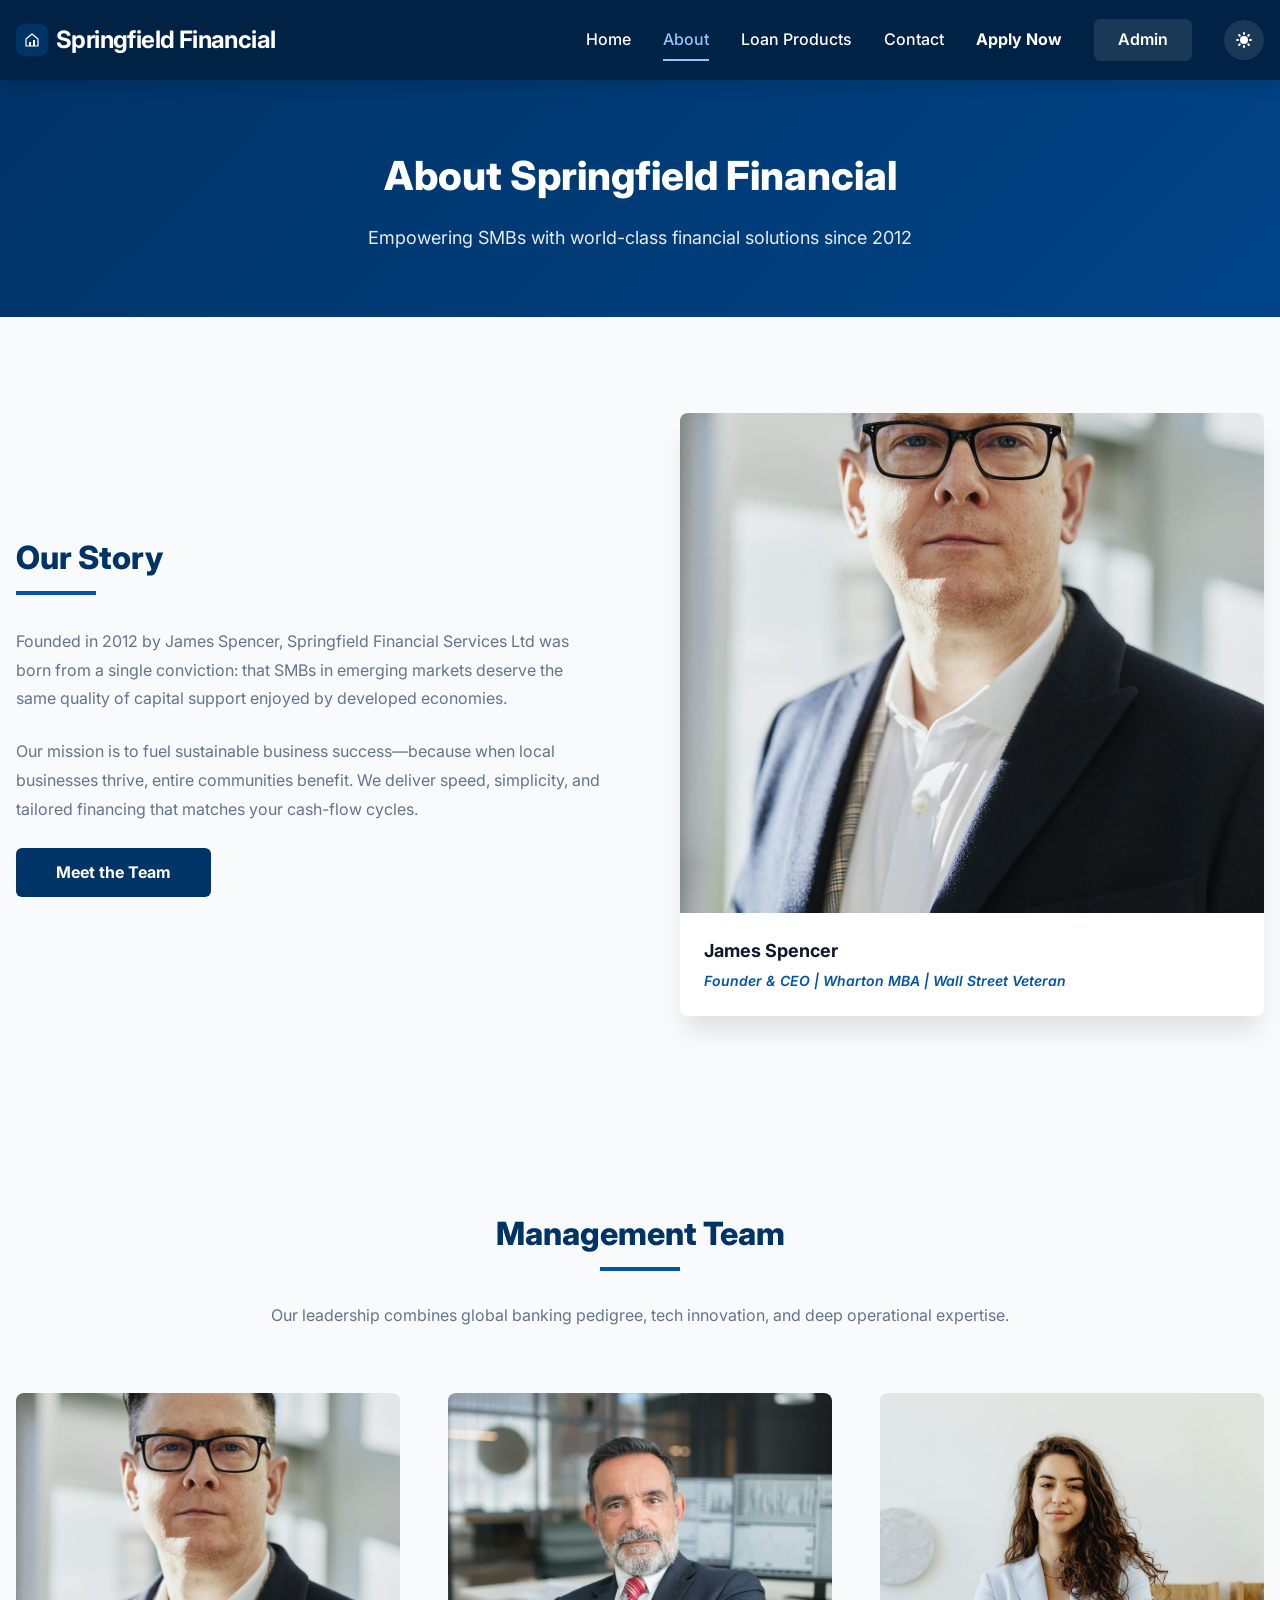
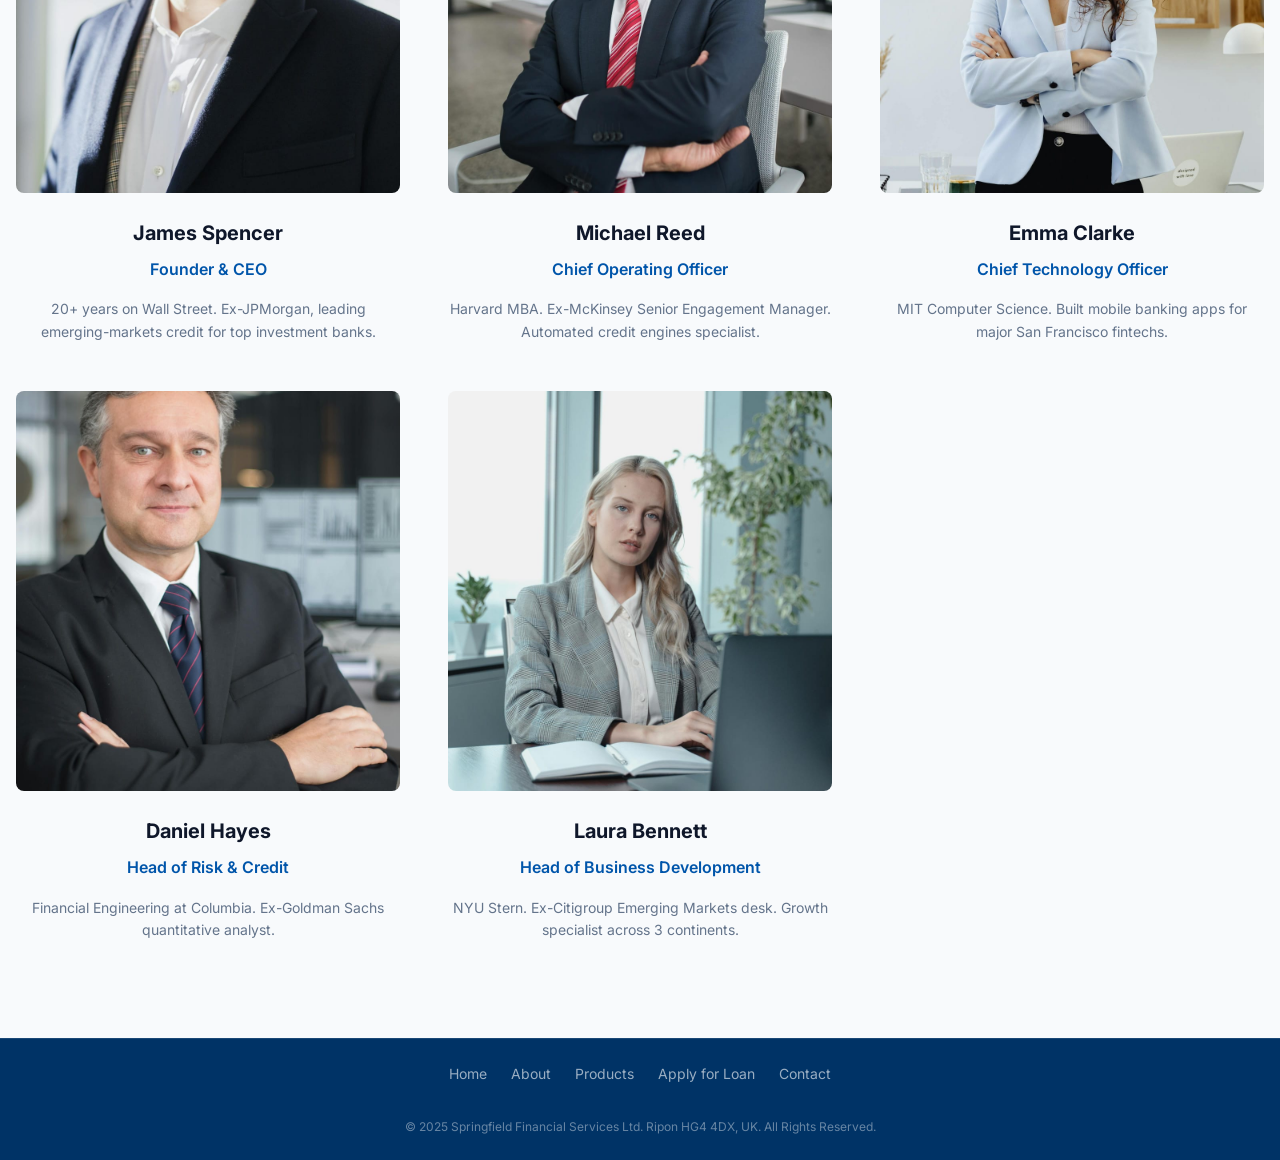
==== commit 12297b18: "new Updation of home logo link" ====
--- a/about.html
+++ b/about.html
@@ -1,5 +1,6 @@
 <!DOCTYPE html>
 <html lang="en" class="scroll-smooth">
+
 <head>
     <meta charset="UTF-8">
     <meta name="viewport" content="width=device-width, initial-scale=1.0">
@@ -7,22 +8,27 @@
     <link rel="stylesheet" href="styles.css">
     <link rel="preconnect" href="https://fonts.googleapis.com">
     <link rel="preconnect" href="https://fonts.gstatic.com" crossorigin>
-    <link href="https://fonts.googleapis.com/css2?family=Inter:wght@300;400;500;600;700;800&display=swap" rel="stylesheet">
+    <link href="https://fonts.googleapis.com/css2?family=Inter:wght@300;400;500;600;700;800&display=swap"
+        rel="stylesheet">
 </head>
+
 <body>
+    <!-- Header -->
     <!-- Header -->
     <header class="header">
         <div class="header-container">
-            <div class="logo">
-                <div class="logo-icon w-12 h-12 rounded-lg flex items-center justify-center" style="background-color: #003366;">
-                    <svg viewBox="0 0 100 100" class="w-8 h-8 text-white" fill="none" stroke="currentColor" stroke-width="6" stroke-linecap="round" stroke-linejoin="round">
+            <a href="index.html" class="logo" aria-label="Springfield Financial Home">
+                <div class="logo-icon"
+                    style="background-color:#003366; width:32px; height:32px; border-radius:8px; display:flex; align-items:center; justify-content:center;">
+                    <svg viewBox="0 0 100 100" width="20" height="20" fill="none" stroke="currentColor" stroke-width="6"
+                        stroke-linecap="round" stroke-linejoin="round" style="color:white;">
                         <path d="M20 45 L50 20 L80 45 V80 H20 Z" />
                         <path d="M35 80 V60 H45 V80" fill="white" stroke="none" />
                         <path d="M55 80 V50 H65 V80" fill="white" stroke="none" />
                     </svg>
                 </div>
                 <span class="logo-text">Springfield Financial</span>
-            </div>
+            </a>
 
             <!-- Mobile Menu Toggle -->
             <button class="mobile-menu-toggle" id="mobileMenuToggle" aria-label="Toggle menu">
@@ -38,10 +44,11 @@
                 <a href="admin.html" class="btn-login">Admin</a>
                 <button id="darkModeToggle" class="dark-mode-toggle" aria-label="Toggle dark mode">
                     <svg class="sun-icon" fill="currentColor" viewBox="0 0 20 20">
-                        <path d="M10 2a1 1 0 011 1v1a1 1 0 11-2 0V3a1 1 0 011-1zm4 8a4 4 0 11-8 0 4 4 0 018 0zm-.464 4.95l.707.707a1 1 0 001.414-1.414l-.707-.707a1 1 0 00-1.414 1.414zm2.12-10.607a1 1 0 010 1.414l-.706.707a1 1 0 11-1.414-1.414l.707-.707a1 1 0 011.414 0zM17 11a1 1 0 100-2h-1a1 1 0 100 2h1zm-7 4a1 1 0 011 1v1a1 1 0 11-2 0v-1a1 1 0 011-1zM5.05 6.464A1 1 0 106.465 5.05l-.708-.707a1 1 0 00-1.414 1.414l.707.707zm1.414 8.486l-.707.707a1 1 0 01-1.414-1.414l.707-.707a1 1 0 011.414 1.414zM4 11a1 1 0 100-2H3a1 1 0 000 2h1z"/>
+                        <path
+                            d="M10 2a1 1 0 011 1v1a1 1 0 11-2 0V3a1 1 0 011-1zm4 8a4 4 0 11-8 0 4 4 0 018 0zm-.464 4.95l.707.707a1 1 0 001.414-1.414l-.707-.707a1 1 0 00-1.414 1.414zm2.12-10.607a1 1 0 010 1.414l-.706.707a1 1 0 11-1.414-1.414l.707-.707a1 1 0 011.414 0zM17 11a1 1 0 100-2h-1a1 1 0 100 2h1zm-7 4a1 1 0 011 1v1a1 1 0 11-2 0v-1a1 1 0 011-1zM5.05 6.464A1 1 0 106.465 5.05l-.708-.707a1 1 0 00-1.414 1.414l.707.707zm1.414 8.486l-.707.707a1 1 0 01-1.414-1.414l.707-.707a1 1 0 011.414 1.414zM4 11a1 1 0 100-2H3a1 1 0 000 2h1z" />
                     </svg>
                     <svg class="moon-icon" fill="currentColor" viewBox="0 0 20 20">
-                        <path d="M17.293 13.293A8 8 0 016.707 2.707a8.001 8.001 0 1010.586 10.586z"/>
+                        <path d="M17.293 13.293A8 8 0 016.707 2.707a8.001 8.001 0 1010.586 10.586z" />
                     </svg>
                 </button>
             </nav>
@@ -50,7 +57,7 @@
 
     <!-- Mobile Menu Overlay -->
     <div class="mobile-overlay" id="mobileOverlay"></div>
-    
+
     <!-- Page Header -->
     <section class="page-header">
         <div class="container">
@@ -67,15 +74,20 @@
                     <h2 class="section-title">Our Story</h2>
                     <div class="title-divider"></div>
                     <p class="about-text">
-                        Founded in 2012 by James Spencer, Springfield Financial Services Ltd was born from a single conviction: that SMBs in emerging markets deserve the same quality of capital support enjoyed by developed economies.
+                        Founded in 2012 by James Spencer, Springfield Financial Services Ltd was born from a single
+                        conviction: that SMBs in emerging markets deserve the same quality of capital support enjoyed by
+                        developed economies.
                     </p>
                     <p class="about-text">
-                        Our mission is to fuel sustainable business success—because when local businesses thrive, entire communities benefit. We deliver speed, simplicity, and tailored financing that matches your cash-flow cycles.
+                        Our mission is to fuel sustainable business success—because when local businesses thrive, entire
+                        communities benefit. We deliver speed, simplicity, and tailored financing that matches your
+                        cash-flow cycles.
                     </p>
                     <a href="#management" class="btn btn-navy">Meet the Team</a>
                 </div>
                 <div class="founder-card">
-                    <img src="attached_assets/CEO_1767393209752.jpeg" alt="James Spencer, Founder" class="founder-image">
+                    <img src="attached_assets/CEO_1767393209752.jpeg" alt="James Spencer, Founder"
+                        class="founder-image">
                     <div class="founder-info">
                         <p class="founder-name">James Spencer</p>
                         <p class="founder-title">Founder & CEO | Wharton MBA | Wall Street Veteran</p>
@@ -90,8 +102,9 @@
         <div class="container">
             <h2 class="section-title text-center">Management Team</h2>
             <div class="title-divider mx-auto"></div>
-            <p class="team-intro">Our leadership combines global banking pedigree, tech innovation, and deep operational expertise.</p>
-            
+            <p class="team-intro">Our leadership combines global banking pedigree, tech innovation, and deep operational
+                expertise.</p>
+
             <div class="team-grid">
                 <div class="team-member">
                     <div class="team-image-wrapper">
@@ -99,7 +112,8 @@
                     </div>
                     <h4 class="team-name">James Spencer</h4>
                     <p class="team-role">Founder & CEO</p>
-                    <p class="team-bio">20+ years on Wall Street. Ex-JPMorgan, leading emerging-markets credit for top investment banks.</p>
+                    <p class="team-bio">20+ years on Wall Street. Ex-JPMorgan, leading emerging-markets credit for top
+                        investment banks.</p>
                 </div>
                 <div class="team-member">
                     <div class="team-image-wrapper">
@@ -107,7 +121,8 @@
                     </div>
                     <h4 class="team-name">Michael Reed</h4>
                     <p class="team-role">Chief Operating Officer</p>
-                    <p class="team-bio">Harvard MBA. Ex-McKinsey Senior Engagement Manager. Automated credit engines specialist.</p>
+                    <p class="team-bio">Harvard MBA. Ex-McKinsey Senior Engagement Manager. Automated credit engines
+                        specialist.</p>
                 </div>
                 <div class="team-member">
                     <div class="team-image-wrapper">
@@ -115,11 +130,13 @@
                     </div>
                     <h4 class="team-name">Emma Clarke</h4>
                     <p class="team-role">Chief Technology Officer</p>
-                    <p class="team-bio">MIT Computer Science. Built mobile banking apps for major San Francisco fintechs.</p>
+                    <p class="team-bio">MIT Computer Science. Built mobile banking apps for major San Francisco
+                        fintechs.</p>
                 </div>
                 <div class="team-member">
                     <div class="team-image-wrapper">
-                        <img src="attached_assets/Head_of_Risk_and_Credit_1767393209755.jpeg" alt="Risk" class="team-image">
+                        <img src="attached_assets/Head_of_Risk_and_Credit_1767393209755.jpeg" alt="Risk"
+                            class="team-image">
                     </div>
                     <h4 class="team-name">Daniel Hayes</h4>
                     <p class="team-role">Head of Risk & Credit</p>
@@ -131,7 +148,8 @@
                     </div>
                     <h4 class="team-name">Laura Bennett</h4>
                     <p class="team-role">Head of Business Development</p>
-                    <p class="team-bio">NYU Stern. Ex-Citigroup Emerging Markets desk. Growth specialist across 3 continents.</p>
+                    <p class="team-bio">NYU Stern. Ex-Citigroup Emerging Markets desk. Growth specialist across 3
+                        continents.</p>
                 </div>
                 <!--<div class="team-member team-member-alt">
                     <h4 class="team-name">Sarah Mitchell</h4>
@@ -152,10 +170,12 @@
                 <a href="apply.html">Apply for Loan</a>
                 <a href="contact.html">Contact</a>
             </div>
-            <p class="footer-copyright">© 2025 Springfield Financial Services Ltd. Ripon HG4 4DX, UK. All Rights Reserved.</p>
+            <p class="footer-copyright">© 2025 Springfield Financial Services Ltd. Ripon HG4 4DX, UK. All Rights
+                Reserved.</p>
         </div>
     </footer>
 
     <script src="script.js"></script>
 </body>
+
 </html>
--- a/styles.css
+++ b/styles.css
@@ -67,7 +67,7 @@
    HEADER & NAVIGATION
    =================================== */
 .header {
-    background-color: var(--navy);
+    background-color: #002244;
     color: white;
     box-shadow: var(--shadow-lg);
     position: sticky;
@@ -86,10 +86,13 @@
 }
 
 .logo {
-    display: flex;
-    align-items: center;
-    gap: 0.5rem;
-    z-index: 1001;
+  display: flex;
+  align-items: center;
+  gap: 0.5rem;
+  text-decoration: none;
+  color: inherit;
+  cursor: pointer;
+  flex-shrink: 0;
 }
 
 .logo-icon {
@@ -397,11 +400,11 @@
     border-radius: 8px;
     box-shadow: var(--shadow-xl);
     border-bottom: 4px solid var(--primary);
-    transition: transform 0.3s;
+    transition: transform 0.5s;
 }
 
 .feature-card:hover {
-    transform: translateY(-4px);
+    transform: translateY(-10px);
 }
 
 .feature-title {
@@ -1092,7 +1095,7 @@
 .footer {
     background-color: var(--navy);
     color: white;
-    padding: 3rem 0;
+    padding: 1.5rem 0;
     border-top: 1px solid rgba(255, 255, 255, 0.1);
 }
 
@@ -1710,11 +1713,28 @@
    RESPONSIVE
    =================================== */
 @media (max-width: 968px) {
+    .mobile-menu-toggle {
+        display: block;
+    }
     .nav-menu {
-        gap: 1rem;
-        font-size: 0.875rem;
-    }
-
+        position: fixed;
+        top: 0;
+        right: -100%;
+        width: 250px;
+        height: 80vh;
+        background-color: var(--navy);
+        flex-direction: column;
+        align-items: flex-start;
+        padding: 1.5rem 0 1.5rem;
+        transition: right 0.35s ease;
+        z-index: 1001;
+        border-radius: 10px;
+    }
+    
+    .nav-menu.active {
+        right: 0;
+    }
+    
     .hero-title {
         font-size: 2rem;
     }
@@ -1818,10 +1838,7 @@
 }
 
 @media (max-width: 640px) {
-    .nav-menu {
-        display: none;
-    }
-
+    
     .hero {
         height: auto;
         min-height: 400px;
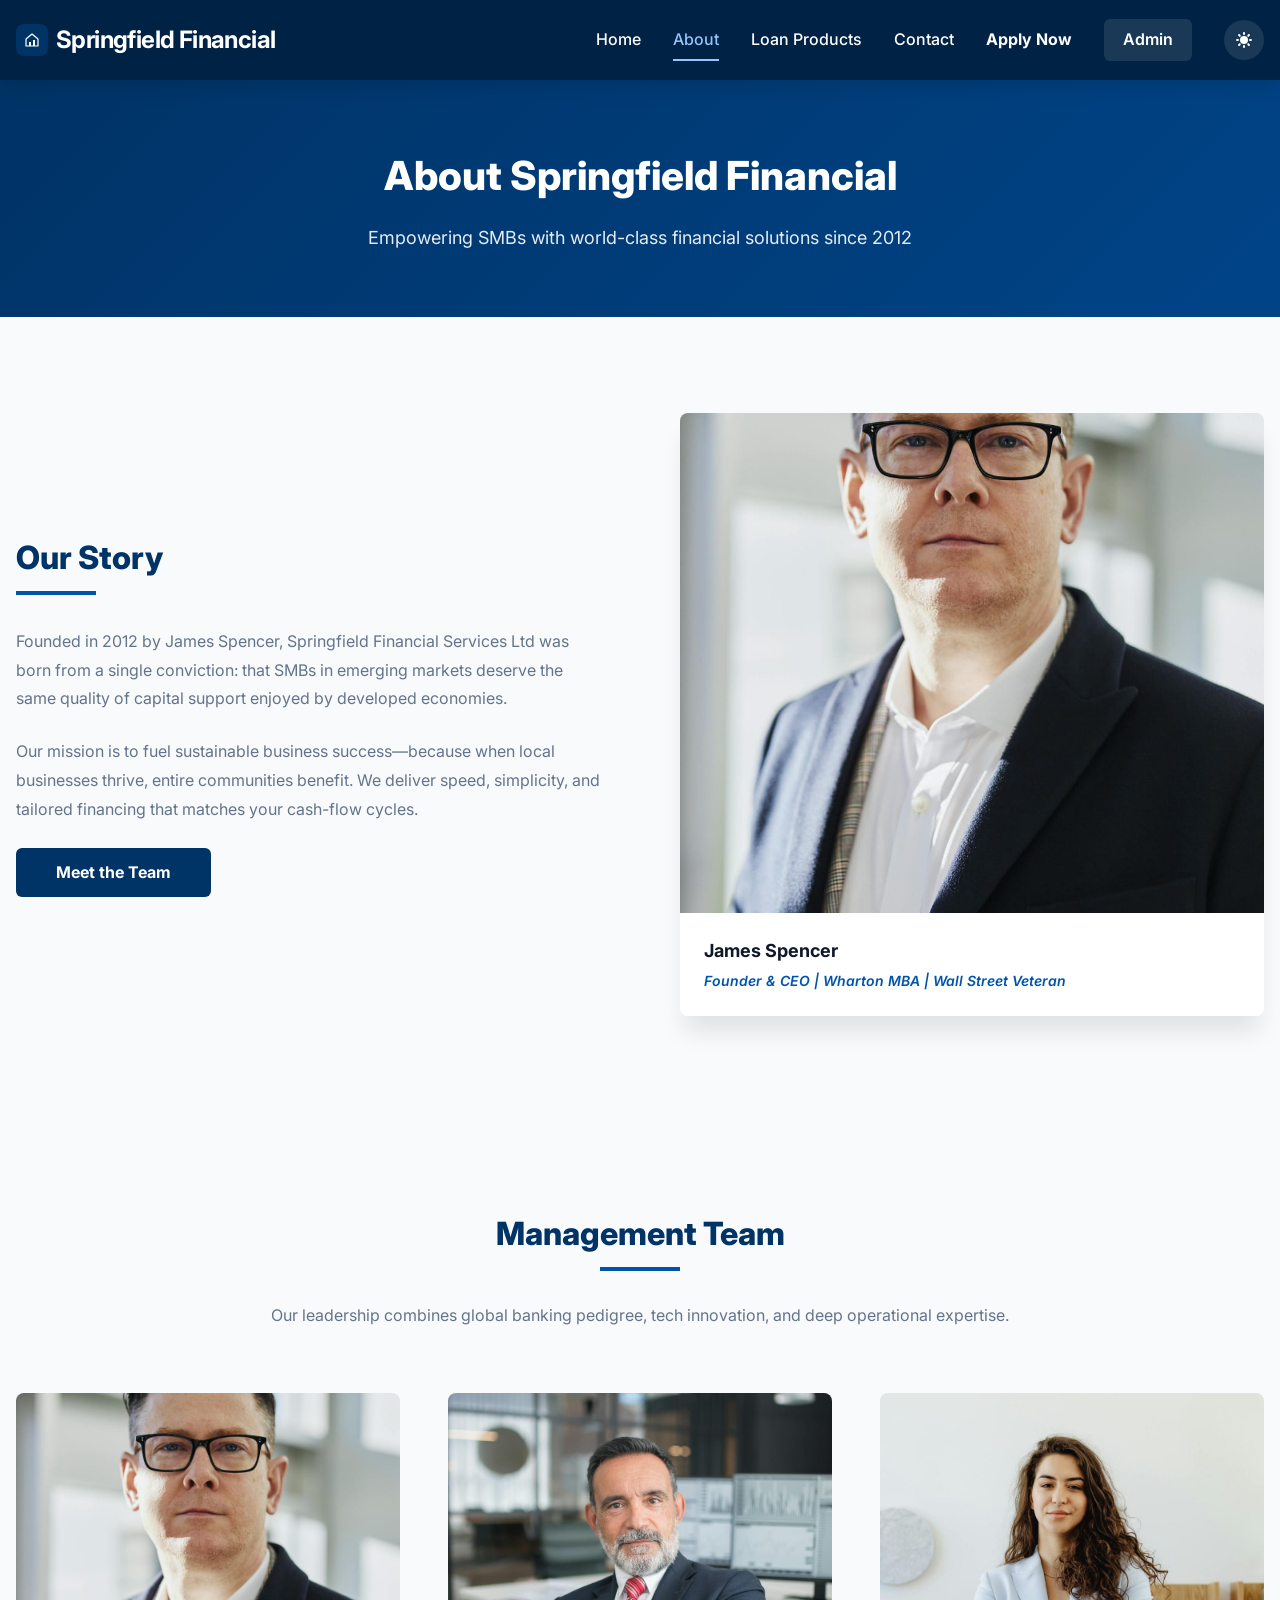
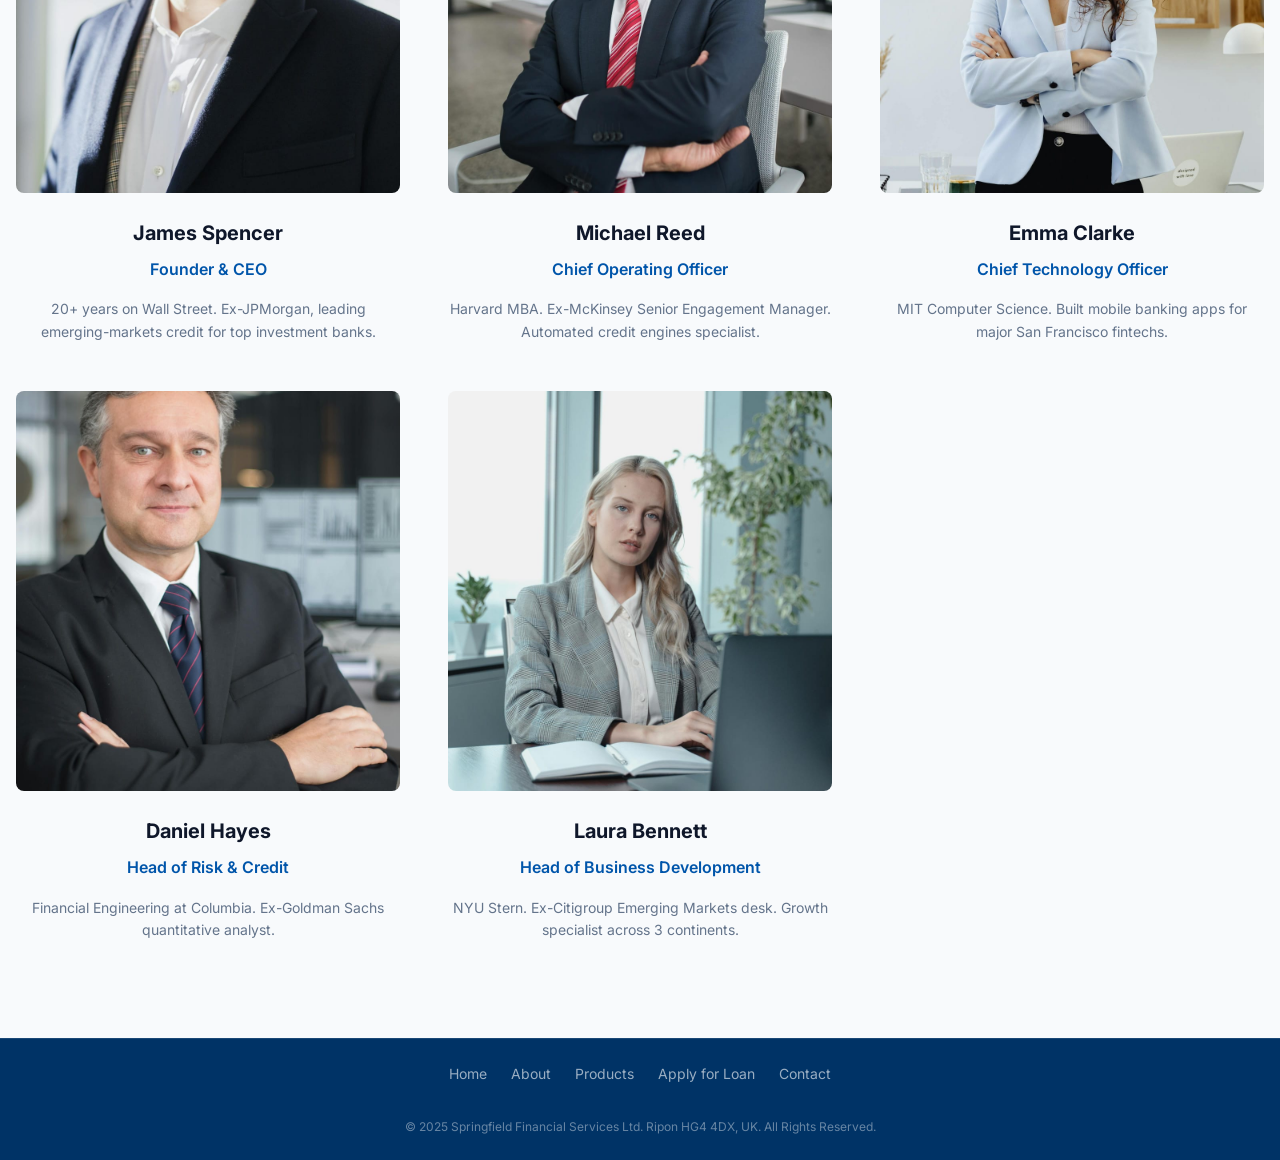
==== commit c8705014: "final review of Loan Application" ====
--- a/about.html
+++ b/about.html
@@ -13,8 +13,6 @@
 </head>
 
 <body>
-    <!-- Header -->
-    <!-- Header -->
     <header class="header">
         <div class="header-container">
             <a href="index.html" class="logo" aria-label="Springfield Financial Home">
@@ -58,7 +56,6 @@
     <!-- Mobile Menu Overlay -->
     <div class="mobile-overlay" id="mobileOverlay"></div>
 
-    <!-- Page Header -->
     <section class="page-header">
         <div class="container">
             <h1 class="page-title">About Springfield Financial</h1>
@@ -66,7 +63,6 @@
         </div>
     </section>
 
-    <!-- About Section -->
     <section class="about-section">
         <div class="container">
             <div class="about-grid">
@@ -97,7 +93,6 @@
         </div>
     </section>
 
-    <!-- Management Team -->
     <section id="management" class="management-section">
         <div class="container">
             <h2 class="section-title text-center">Management Team</h2>
@@ -160,7 +155,6 @@
         </div>
     </section>
 
-    <!-- Footer -->
     <footer class="footer">
         <div class="footer-container">
             <div class="footer-links">
@@ -174,8 +168,6 @@
                 Reserved.</p>
         </div>
     </footer>
-
-    <script src="script.js"></script>
 </body>
-
+<script src="script.js"></script>
 </html>
--- a/styles.css
+++ b/styles.css
@@ -1,6 +1,4 @@
-/* ===================================
-   CSS VARIABLES & RESET
-   =================================== */
+/* CSS VARIABLES & RESET */
 :root {
     --navy: #003366;
     --navy-dark: #002244;
@@ -63,9 +61,7 @@
     color: inherit;
 }
 
-/* ===================================
-   HEADER & NAVIGATION
-   =================================== */
+/* HEADER & NAVIGATION */
 .header {
     background-color: #002244;
     color: white;
@@ -150,7 +146,7 @@
 
 .btn-login {
     background-color: rgba(255, 255, 255, 0.1);
-    padding: 0.5rem 1.5rem;
+    padding: 0.5rem 1.2rem;
     border-radius: 6px;
     font-weight: 600;
     transition: background-color 0.3s;
@@ -199,9 +195,7 @@
     display: block;
 }
 
-/* ===================================
-   MOBILE NAVIGATION (HAMBURGER MENU)
-   =================================== */
+/* MOBILE NAVIGATION (HAMBURGER MENU) */
 .mobile-menu-toggle {
     display: none;
     background: none;
@@ -272,8 +266,8 @@
 
     .btn-login,
     .dark-mode-toggle {
-        margin: 1rem 2rem;
-        width: calc(100% - 4rem);
+        margin: 0.9rem 0.9rem;
+        width: calc(40%);
     }
 
     .dark-mode-toggle {
@@ -282,9 +276,7 @@
     }
 }
 
-/* ===================================
-   BUTTONS
-   =================================== */
+/* BUTTONS */
 .btn {
     display: inline-block;
     padding: 0.75rem 2.5rem;
@@ -333,9 +325,7 @@
     font-size: 1.125rem;
 }
 
-/* ===================================
-   HERO SECTION
-   =================================== */
+/* HERO SECTION */
 .hero {
     background: linear-gradient(rgba(0, 51, 102, 0.7), rgba(0, 51, 102, 0.7)), 
                 url('attached_assets/generated_images/diverse_business_professionals_in_meeting.png');
@@ -377,9 +367,7 @@
     flex-wrap: wrap;
 }
 
-/* ===================================
-   FEATURES
-   =================================== */
+/* FEATURES */
 .features-wrapper {
     max-width: 1280px;
     margin: -4rem auto 0;
@@ -422,9 +410,7 @@
     font-size: 0.875rem;
 }
 
-/* ===================================
-   SECTIONS
-   =================================== */
+/* SECTIONS */
 .container {
     max-width: 1280px;
     margin: 0 auto;
@@ -472,12 +458,10 @@
     margin-right: auto;
 }
 
-/* ===================================
-   PAGE HEADER
-   =================================== */
+/* PAGE HEADER*/
 .page-header {
     background: linear-gradient(135deg, var(--navy) 0%, var(--navy-light) 100%);
-    padding: 4rem 0;
+    padding: 4rem 1rem;
     text-align: center;
     color: white;
 }
@@ -493,9 +477,7 @@
     opacity: 0.9;
 }
 
-/* ===================================
-   SUCCESS STORIES
-   =================================== */
+/* SUCCESS STORIES */
 .success-stories {
     background-color: var(--navy);
     color: white;
@@ -531,9 +513,7 @@
     opacity: 0.6;
 }
 
-/* ===================================
-   ABOUT PAGE
-   =================================== */
+/* ABOUT PAGE */
 .about-section {
     padding: 6rem 0;
 }
@@ -581,9 +561,7 @@
     font-style: italic;
 }
 
-/* ===================================
-   MANAGEMENT TEAM
-   =================================== */
+/* MANAGEMENT TEAM */
 .management-section {
     padding: 6rem 0;
     background-color: var(--bg-main);
@@ -651,9 +629,7 @@
     justify-content: center;
 }
 
-/* ===================================
-   PRODUCTS PAGE
-   =================================== */
+/* PRODUCTS PAGE */
 .products-section {
     padding: 6rem 0;
 }
@@ -712,9 +688,7 @@
     margin-bottom: 0.5rem;
 }
 
-/* ===================================
-   LOAN CALCULATOR
-   =================================== */
+/* LOAN CALCULATOR */
 .calculator-section {
     padding: 6rem 0;
     background-color: var(--bg-alt);
@@ -817,9 +791,7 @@
     font-style: italic;
 }
 
-/* ===================================
-   CONTACT PAGE
-   =================================== */
+/* CONTACT PAGE */
 .contact-section {
     padding: 6rem 0;
 }
@@ -925,9 +897,7 @@
     display: none !important;
 }
 
-/* ===================================
-   MAP SECTION
-   =================================== */
+/* MAP SECTION */
 .map-section {
     padding: 6rem 0;
     background-color: var(--bg-alt);
@@ -947,9 +917,7 @@
     margin-top: 2rem;
 }
 
-/* ===================================
-   APPLICATION FORM
-   =================================== */
+/*APPLICATION FORM*/
 .apply-section {
     padding: 4rem 0;
     min-height: calc(100vh - 80px);
@@ -965,7 +933,7 @@
 
 .application-header {
     background: linear-gradient(135deg, var(--navy) 0%, var(--navy-light) 100%);
-    padding: 3rem 2rem;
+    padding: 2rem 2rem;
     text-align: center;
     color: white;
 }
@@ -985,6 +953,7 @@
 
 .application-form {
     padding: 3rem 2rem;
+    /* background-color: lavender; */
 }
 
 .form-section {
@@ -1056,9 +1025,7 @@
     margin-top: 2rem;
 }
 
-/* ===================================
-   CONFIRMATION
-   =================================== */
+/* CONFIRMATION */
 .confirmation {
     text-align: center;
     padding: 6rem 2rem;
@@ -1089,9 +1056,7 @@
     margin-bottom: 2rem;
 }
 
-/* ===================================
-   FOOTER
-   =================================== */
+/* FOOTER */
 .footer {
     background-color: var(--navy);
     color: white;
@@ -1129,9 +1094,7 @@
     opacity: 0.4;
 }
 
-/* ===================================
-   MULTI-STEP FORM ADDITIONAL STYLES
-   =================================== */
+/* MULTI-STEP FORM ADDITIONAL STYLES */
 .container-medium {
     max-width: 1000px;
     margin: 0 auto;
@@ -1141,7 +1104,7 @@
 .progress-indicator {
     display: flex;
     align-items: center;
-    justify-content: space-between;
+    justify-content: center;
     padding: 2rem 1rem;
     margin-bottom: 2rem;
     background-color: var(--bg-alt);
@@ -1331,9 +1294,7 @@
     border-color: #ef4444;
 }
 
-/* ===================================
-   FILE PREVIEW STYLES
-   =================================== */
+/* FILE PREVIEW STYLES */
 .file-preview-container {
     margin-top: 1rem;
     display: flex;
@@ -1512,9 +1473,7 @@
     margin: 0 auto;
 }
 
-/* ===================================
-   CHECKBOX STYLES
-   =================================== */
+/* CHECKBOX STYLES */
 .checkbox-container {
     display: flex;
     align-items: flex-start;
@@ -1580,9 +1539,7 @@
     font-size: 0.875rem;
 }
 
-/* ===================================
-   FAQ SECTION
-   =================================== */
+/* FAQ SECTION */
 .faq-section {
     padding: 6rem 0;
     background-color: var(--bg-main);
@@ -1653,9 +1610,7 @@
     line-height: 1.8;
 }
 
-/* ===================================
-   WHY SMBS LOVE SPRINGFIELD SECTION
-   =================================== */
+/* WHY SMBS LOVE SPRINGFIELD SECTION */
 .love-section {
     padding: 6rem 0;
     background: linear-gradient(135deg, var(--navy) 0%, var(--navy-light) 100%);
@@ -1671,16 +1626,16 @@
 
 .love-card {
     background-color: rgba(255, 255, 255, 0.1);
-    padding: 2rem;
-    border-radius: 12px;
+    padding: 1.2rem;
+    border-radius: 15px;
     border: 1px solid rgba(255, 255, 255, 0.2);
     backdrop-filter: blur(10px);
-    transition: all 0.3s;
+    transition: all 0.35s;
 }
 
 .love-card:hover {
     background-color: rgba(255, 255, 255, 0.15);
-    transform: translateY(-8px);
+    transform: translateY(-10px);
     box-shadow: 0 20px 40px rgba(0, 0, 0, 0.3);
 }
 
@@ -1709,9 +1664,7 @@
     display: block;
 }
 
-/* ===================================
-   RESPONSIVE
-   =================================== */
+/* RESPONSIVE */
 @media (max-width: 968px) {
     .mobile-menu-toggle {
         display: block;
@@ -1720,12 +1673,12 @@
         position: fixed;
         top: 0;
         right: -100%;
-        width: 250px;
-        height: 80vh;
+        width: 220px;
+        height: 100vh;
         background-color: var(--navy);
         flex-direction: column;
         align-items: flex-start;
-        padding: 1.5rem 0 1.5rem;
+        padding: 3.5rem 0 2.5rem;
         transition: right 0.35s ease;
         z-index: 1001;
         border-radius: 10px;
